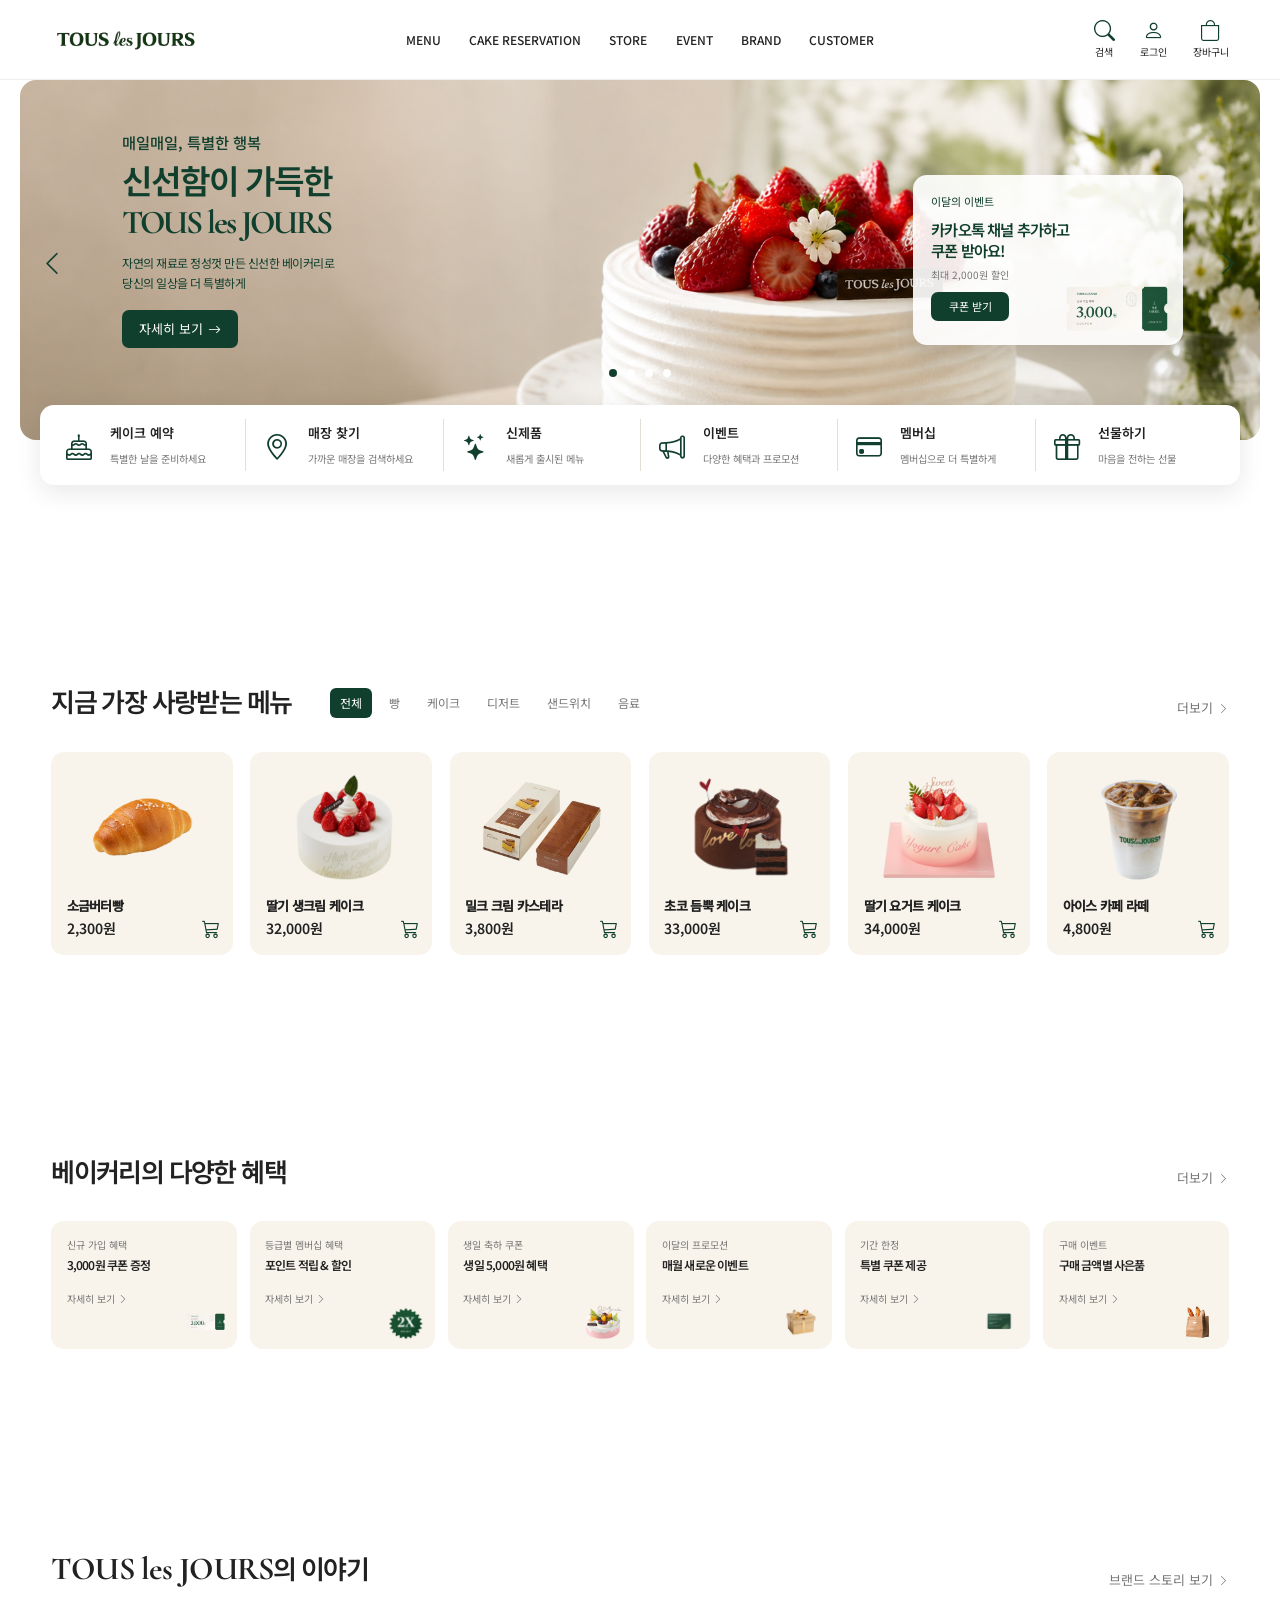
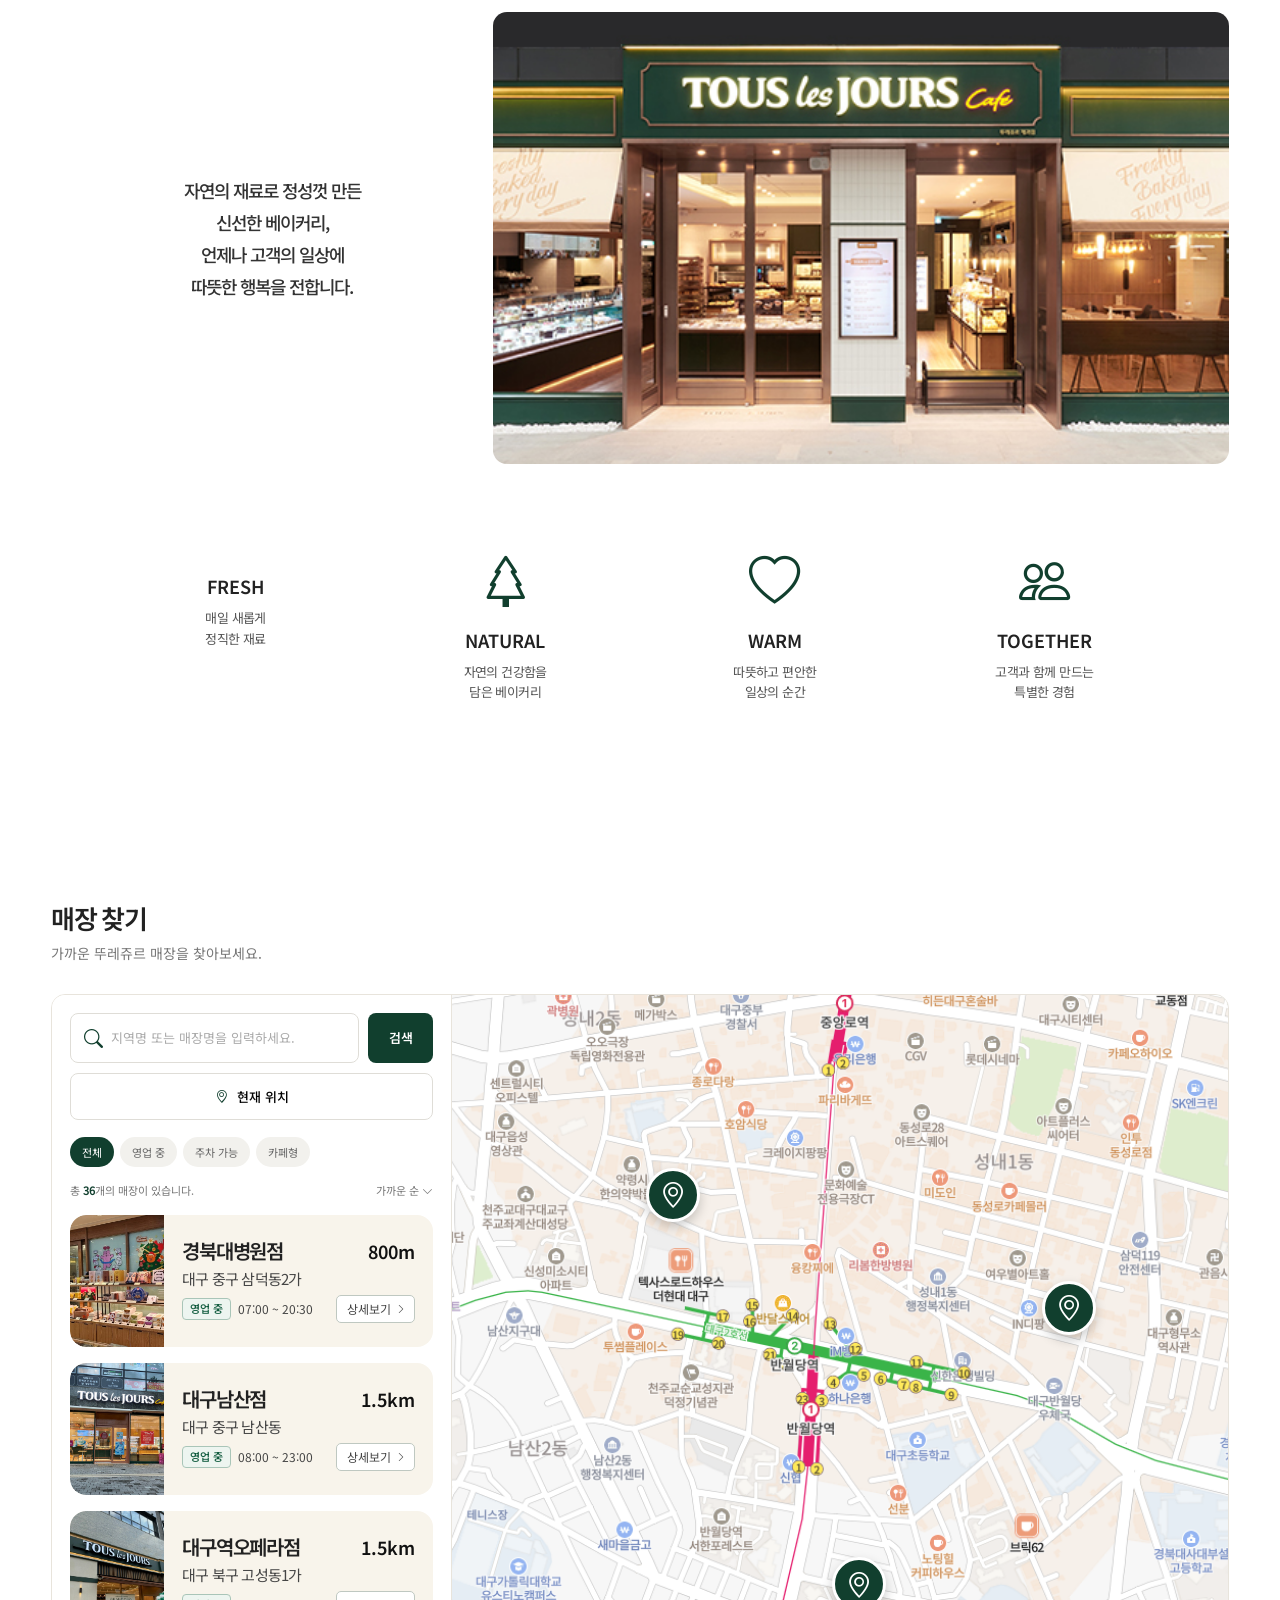
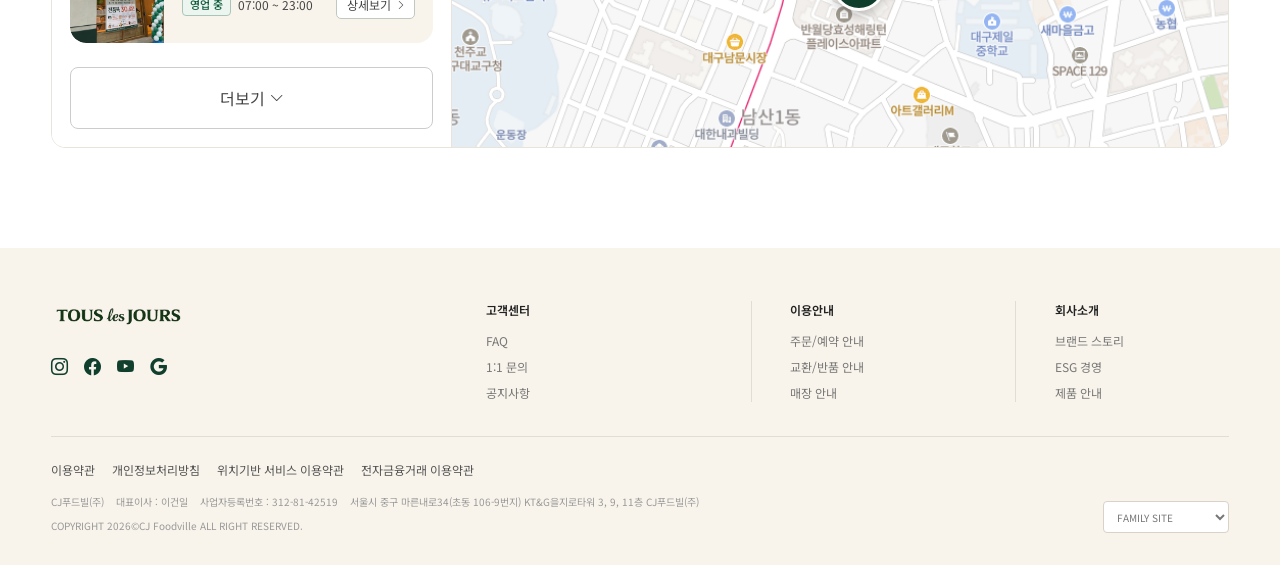
==== touslesjours.html @ 368c7869 "일단 완성" ====
<!DOCTYPE html>
<html lang="ko">
<head>
  <meta charset="UTF-8">
  <meta name="viewport" content="width=device-width, initial-scale=1.0">
  <title>TOUS les JOURS</title>
  <link rel="stylesheet" href="https://cdn.jsdelivr.net/npm/bootstrap-icons@1.13.1/font/bootstrap-icons.min.css">
  <link rel="stylesheet" href="./css/touslesjours.css">
</head>
<body>

  <!-- header -->
  <header>
    <div class="header_i">
      <!-- logo -->
      <h1 class="logo">
        <a href="#">
          <img src="./img/logo.png" alt="logo">
        </a>
      </h1>
      <!-- /logo -->

      <!-- navigation -->
      <nav>
        <ul>
          <li><a href="#">MENU</a></li>
          <li><a href="#">CAKE RESERVATION</a></li>
          <li><a href="#">STORE</a></li>
          <li><a href="#">EVENT</a></li>
          <li><a href="#">BRAND</a></li>
          <li><a href="#">CUSTOMER</a></li>
        </ul>
      </nav>
      <!-- /navigation -->

      <!-- util -->
      <div class="header_util">
        <div class="util">
          <a href="#" class="util_item">
            <i class="bi bi-search"></i>
            <span>검색</span>
          </a>
          <a href="#" class="util_item">
            <i class="bi bi-person"></i>
            <span>로그인</span>
          </a>
          <a href="#" class="util_item">
            <i class="bi bi-bag"></i>
            <span>장바구니</span>
          </a>
        </div>

        <button type="button" class="menu_btn">
          <i class="bi bi-list"></i>
        </button>
      </div>
      <!-- /util -->
    </div>
  </header>
  <!-- /header -->

  <!-- main -->
  <main>
    <!-- visual -->
    <section class="visual">
      <div class="inner">
        <div class="visual_wrap">
          <!-- 슬라이드 -->
          <div class="visual_slide">
            <!-- 텍스트 -->
            <div class="visual_content">
              <p class="visual_sub">
                매일매일, 특별한 행복
              </p>
              <h2 class="visual_title">
                신선함이 가득한<br>
                <span>TOUS les JOURS</span>
              </h2>
              <p class="visual_desc">
                자연의 재료로 정성껏 만든 신선한 베이커리로<br>
                당신의 일상을 더 특별하게
              </p>
              <a href="#" class="btn_primary">
                자세히 보기
                <i class="bi bi-arrow-right"></i>
              </a>
            </div>
            <!-- /텍스트 -->

            <!-- 이벤트 카드 -->
            <aside class="event_card">
              <div class="event_content">
                <p class="event_label">
                  이달의 이벤트
                </p>
                <p class="event_title">
                  카카오톡 채널 추가하고<br>
                  쿠폰 받아요!
                </p>
                <p class="event_desc">
                  최대 2,000원 할인
                </p>
                <a href="#" class="btn_event">
                  쿠폰 받기
                </a>
              </div>
              <div class="event_thumb">
                <img src="./img/sale_card.png" alt="event">
              </div>
            </aside>
            <!-- /이벤트 카드 -->
          </div>
          <!-- /슬라이드 -->

          <!-- 슬라이드 컨트롤 -->
          <div class="visual_control">
            <button type="button" class="btn_prev">
              <i class="bi bi-chevron-left"></i>
            </button>
            <button type="button" class="btn_next">
              <i class="bi bi-chevron-right"></i>
            </button>
          </div>
          <!-- /슬라이드 컨트롤 -->

          <!-- 인디케이터 -->
          <div class="visual_pagination">
            <button type="button" class="visual_dot active"></button>
            <button type="button" class="visual_dot"></button>
            <button type="button" class="visual_dot"></button>
            <button type="button" class="visual_dot"></button>
          </div>
          <!-- /인디케이터 -->
        </div>
      </div>
    </section>
    <!-- /visual -->

    <!-- quick -->
    <section class="quick_menu">
      <div class="quick_i">
        <h2 class="sr_only">빠른 메뉴</h2>
        <ul class="quick_list">
          <li class="quick_item">
            <a href="#" class="quick_link">
              <div class="quick_icon">
                <i class="bi bi-cake"></i>
              </div>
              <p class="quick_title">케이크 예약</p>
              <p class="quick_desc">특별한 날을 준비하세요</p>
            </a>
          </li>
          <li class="quick_item">
            <a href="#" class="quick_link">
              <div class="quick_icon">
                <i class="bi bi-geo-alt"></i>
              </div>
              <p class="quick_title">매장 찾기</p>
              <p class="quick_desc">가까운 매장을 검색하세요</p>
            </a>
          </li>
          <li class="quick_item">
            <a href="#" class="quick_link">
              <div class="quick_icon">
                <i class="bi bi-stars"></i>
              </div>
              <p class="quick_title">신제품</p>
              <p class="quick_desc">새롭게 출시된 메뉴</p>
            </a>
          </li>
          <li class="quick_item">
            <a href="#" class="quick_link">
              <div class="quick_icon">
                <i class="bi bi-megaphone"></i>
              </div>
              <p class="quick_title">이벤트</p>
              <p class="quick_desc">다양한 혜택과 프로모션</p>
            </a>
          </li>
          <li class="quick_item">
            <a href="#" class="quick_link">
              <div class="quick_icon">
                <i class="bi bi-credit-card"></i>
              </div>
              <p class="quick_title">멤버십</p>
              <p class="quick_desc">멤버십으로 더 특별하게</p>
            </a>
          </li>
          <li class="quick_item">
            <a href="#" class="quick_link">
              <div class="quick_icon">
                <i class="bi bi-gift"></i>
              </div>
              <p class="quick_title">선물하기</p>
              <p class="quick_desc">마음을 전하는 선물</p>
            </a>
          </li>
        </ul>
      </div>
    </section>
    <!-- /quick -->

    <!-- best menu -->
    <section class="best_menu">
      <div class="inner">
        <!-- 타이틀 -->
        <div class="section_header">
          <div class="section_title">
            <h3>지금 가장 사랑받는 메뉴</h3>
            <ul class="category_list">
              <li><a href="#" class="category_item active">전체</a></li>
              <li><a href="#" class="category_item">빵</a></li>
              <li><a href="#" class="category_item">케이크</a></li>
              <li><a href="#" class="category_item">디저트</a></li>
              <li><a href="#" class="category_item">샌드위치</a></li>
              <li><a href="#" class="category_item">음료</a></li>
            </ul>
          </div>
          <a href="#" class="section_more">
            <span>더보기</span>
            <i class="bi bi-chevron-right"></i>
          </a>
        </div>
        <!-- /타이틀 -->

        <!-- 메뉴 -->
        <ul class="product_list">
          <li class="product_item">
            <article class="product_card">
              <a href="#" class="product_link">
                <div class="product_thumb">
                  <img src="./img/salt_butter_bread.png" alt="salt">
                </div>
              </a>
              <div class="product_info">
                <h4 class="product_name">
                  소금버터빵
                </h4>
                <span class="product_price">
                  2,300원
                </span>
              </div>
              <button type="button" class="product_cart">
                <i class="bi bi-cart3"></i>
              </button>
            </article>
          </li>
          <li class="product_item">
            <article class="product_card">
              <a href="#" class="product_link">
                <div class="product_thumb">
                  <img src="./img/strawberry_cream_cake.png" alt="cream">
                </div>
              </a>
              <div class="product_info">
                <h4 class="product_name">
                  딸기 생크림 케이크
                </h4>
                <span class="product_price">
                  32,000원
                </span>
              </div>
              <button type="button" class="product_cart">
                <i class="bi bi-cart3"></i>
              </button>
            </article>
          </li>
          <li class="product_item">
            <article class="product_card">
              <a href="#" class="product_link">
                <div class="product_thumb">
                  <img src="./img/milk_cream_castella.png" alt="milk">
                </div>
              </a>
              <div class="product_info">
                <h4 class="product_name">
                  밀크 크림 카스테라
                </h4>
                <span class="product_price">
                  3,800원
                </span>
              </div>
              <button type="button" class="product_cart">
                <i class="bi bi-cart3"></i>
              </button>
            </article>
          </li>
          <li class="product_item">
            <article class="product_card">
              <a href="#" class="product_link">
                <div class="product_thumb">
                  <img src="./img/choco_cake.png" alt="choco">
                </div>
              </a>
              <div class="product_info">
                <h4 class="product_name">
                  초코 듬뿍 케이크
                </h4>
                <span class="product_price">
                  33,000원
                </span>
              </div>
              <button type="button" class="product_cart">
                <i class="bi bi-cart3"></i>
              </button>
            </article>
          </li>
          <li class="product_item">
            <article class="product_card">
              <a href="#" class="product_link">
                <div class="product_thumb">
                  <img src="./img/strawberry_yogurt_cake.png" alt="yogurt">
                </div>
              </a>
              <div class="product_info">
                <h4 class="product_name">
                  딸기 요거트 케이크
                </h4>
                <span class="product_price">
                  34,000원
                </span>
              </div>
              <button type="button" class="product_cart">
                <i class="bi bi-cart3"></i>
              </button>
            </article>
          </li>
          <li class="product_item">
            <article class="product_card">
              <a href="#" class="product_link">
                <div class="product_thumb">
                  <img src="./img/ice_cafelatte.png" alt="latte">
                </div>
              </a>
              <div class="product_info">
                <h4 class="product_name">
                  아이스 카페 라떼
                </h4>
                <span class="product_price">
                  4,800원
                </span>
              </div>
              <button type="button" class="product_cart">
                <i class="bi bi-cart3"></i>
              </button>
            </article>
          </li>
        </ul>
        <!-- /메뉴 -->
      </div>
    </section>
    <!-- /best menu -->

    <!-- benefit -->
    <section class="benefit">
      <div class="inner">
        <!-- 타이틀 -->
        <div class="section_header">
          <h3>베이커리의 다양한 혜택</h3>
          <a href="#" class="section_more">
            <span>더보기</span>
            <i class="bi bi-chevron-right"></i>
          </a>
        </div>
        <!-- /타이틀 -->

        <!-- 메뉴 -->
        <ul class="benefit_list">
          <li class="benefit_item">
            <div class="benefit_content">
              <div class="benefit_text">
                <p class="benefit_sub">
                  신규 가입 혜택
                </p>
                <p class="benefit_title">
                  3,000원 쿠폰 증정
                </p>
              </div>
              <a href="#" class="benefit_more">
                <span>자세히 보기</span>
                <i class="bi bi-chevron-right"></i>
              </a>
            </div>
            <div class="benefit_thumb">
              <img src="./img/sale_card.png" alt="sale">
            </div>
          </li>
          <li class="benefit_item">
            <div class="benefit_content">
              <div class="benefit_text">
                <p class="benefit_sub">
                  등급별 멤버십 혜택
                </p>
                <p class="benefit_title">
                  포인트 적립 & 할인
                </p>
              </div>
              <a href="#" class="benefit_more">
                <span>자세히 보기</span>
                <i class="bi bi-chevron-right"></i>
              </a>
            </div>
            <div class="benefit_thumb">
              <img src="./img/double_point.png" alt="double">
            </div>
          </li>
          <li class="benefit_item">
            <div class="benefit_content">
              <div class="benefit_text">
                <p class="benefit_sub">
                  생일 축하 쿠폰
                </p>
                <p class="benefit_title">
                  생일 5,000원 혜택
                </p>
              </div>
              <a href="#" class="benefit_more">
                <span>자세히 보기</span>
                <i class="bi bi-chevron-right"></i>
              </a>
            </div>
            <div class="benefit_thumb">
              <img src="./img/birthday.png" alt="birthday">
            </div>
          </li>
          <li class="benefit_item">
            <div class="benefit_content">
              <div class="benefit_text">
                <p class="benefit_sub">
                  이달의 프로모션
                </p>
                <p class="benefit_title">
                  매월 새로운 이벤트
                </p>
              </div>
              <a href="#" class="benefit_more">
                <span>자세히 보기</span>
                <i class="bi bi-chevron-right"></i>
              </a>
            </div>
            <div class="benefit_thumb">
              <img src="./img/limit_event.png" alt="limit">
            </div>
          </li>
          <li class="benefit_item">
            <div class="benefit_content">
              <div class="benefit_text">
                <p class="benefit_sub">
                  기간 한정
                </p>
                <p class="benefit_title">
                  특별 쿠폰 제공
                </p>
              </div>
              <a href="#" class="benefit_more">
                <span>자세히 보기</span>
                <i class="bi bi-chevron-right"></i>
              </a>
            </div>
            <div class="benefit_thumb">
              <img src="./img/special_coupon.png" alt="special">
            </div>
          </li>
          <li class="benefit_item">
            <div class="benefit_content">
              <div class="benefit_text">
                <p class="benefit_sub">
                  구매 이벤트
                </p>
                <p class="benefit_title">
                  구매 금액별 사은품
                </p>
              </div>
              <a href="#" class="benefit_more">
                <span>자세히 보기</span>
                <i class="bi bi-chevron-right"></i>
              </a>
            </div>
            <div class="benefit_thumb">
              <img src="./img/gift.png" alt="gift">
            </div>
          </li>
        </ul>
        <!-- /메뉴 -->
      </div>
    </section>
    <!-- /benefit -->

    <!-- story -->
    <section class="story">
      <div class="inner">
        <!-- 타이틀 -->
        <div class="section_header">
          <h3>
            <span>TOUS les JOURS</span>의 이야기
          </h3>
          <a href="#" class="section_more">
            <span>브랜드 스토리 보기</span>
            <i class="bi bi-chevron-right"></i>
          </a>
        </div>
        <!-- /타이틀 -->

        <!-- 스토리 소개 -->
        <div class="story_content">
          <div class="story_text">
            <p class="story_desc">
              자연의 재료로 정성껏 만든<br>
              신선한 베이커리,<br>
              언제나 고객의 일상에<br>
              따뜻한 행복을 전합니다.<br>
            </p>
          </div>
          <div class="story_thumb">
            <img src="./img/brandstory.jpg" alt="brandstory">
          </div>
        </div>
        <!-- /스토리 소개 -->

        <!-- 키워드 -->
        <ul class="keyword_list">
          <li class="keyword_item">
            <i class="bi bi-leaf"></i>
            <h4>FRESH</h4>
            <p>
              매일 새롭게<br>
              정직한 재료
            </p>
          </li>
          <li class="keyword_item">
            <i class="bi bi-tree"></i>
            <h4>NATURAL</h4>
            <p>
              자연의 건강함을<br>
              담은 베이커리
            </p>
          </li>
          <li class="keyword_item">
            <i class="bi bi-heart"></i>
            <h4>WARM</h4>
            <p>
              따뜻하고 편안한<br>
              일상의 순간
            </p>
          </li>
          <li class="keyword_item">
            <i class="bi bi-people"></i>
            <h4>TOGETHER</h4>
            <p>
              고객과 함께 만드는<br>
              특별한 경험
            </p>
          </li>
        </ul>
        <!-- /키워드 -->
      </div>
    </section>
    <!-- /story -->

    <!-- store -->
    <section class="store">
      <div class="inner">
        <!-- 타이틀 -->
        <div class="section_header">
          <div class="section_title_column">
            <h3>매장 찾기</h3>
            <p>가까운 뚜레쥬르 매장을 찾아보세요.</p>
          </div>
        </div>
        <!-- /타이틀 -->

        <!-- 스토어 전체 레이아웃 -->
        <div class="store_layout">
          <!-- 패널 -->
          <div class="store_panel">
            <!-- 검색 -->
            <div class="store_search">
              <form class="search_form">
                <div class="search_field">
                  <i class="bi bi-search"></i>
                  <input type="text" placeholder="지역명 또는 매장명을 입력하세요.">
                </div>
                <button type="submit" class="search_btn">
                  검색
                </button>
              </form>
            </div>
            <!-- /검색 -->

            <!-- 현재 위치 -->
            <button type="button" class="location_btn">
              <i class="bi bi-geo-alt"></i>
              <span>현재 위치</span>
            </button>
            <!-- /현재 위치 -->

            <!-- 필터 -->
            <div class="store_filter">
              <div class="filter_list">
                <button type="button" class="active">전체</button>
                <button type="button">영업 중</button>
                <button type="button">주차 가능</button>
                <button type="button">카페형</button>
              </div>
              <div class="filter_result">
                <p>총 <strong>36</strong>개의 매장이 있습니다.</p>
                <button type="button" class="sort_btn">
                  <span>가까운 순</span>
                  <i class="bi bi-chevron-down"></i>
                </button>
              </div>
            </div>
            <!-- /필터 -->

            <!-- 매장 리스트 -->
            <ul class="store_list">
              <li class="store_item">
                <div class="store_thumb">
                  <img src="./img/kyungpook.jfif" alt="kyungpook">
                </div>
                <div class="store_info">
                  <div class="store_content">
                    <h4>경북대병원점</h4>
                    <p>대구 중구 삼덕동2가</p>
                    <div class="store_time">
                      <span class="status">영업 중</span>
                      <span class="time">07:00 ~ 20:30</span>
                    </div>
                  </div>
                  <div class="store_action">
                    <span class="distance">
                      800m
                    </span>
                    <a href="#" class="detail_btn">
                      <span>상세보기</span>
                      <i class="bi bi-chevron-right"></i>
                    </a>
                  </div>
                </div>
              </li>
              <li class="store_item">
                <div class="store_thumb">
                  <img src="./img/namsan.jfif" alt="namsan">
                </div>
                <div class="store_info">
                  <div class="store_content">
                    <h4>대구남산점</h4>
                    <p>대구 중구 남산동</p>
                    <div class="store_time">
                      <span class="status">영업 중</span>
                      <span class="time">08:00 ~ 23:00</span>
                    </div>
                  </div>
                  <div class="store_action">
                    <span class="distance">
                      1.5km
                    </span>
                    <a href="#" class="detail_btn">
                      <span>상세보기</span>
                      <i class="bi bi-chevron-right"></i>
                    </a>
                  </div>
                </div>
              </li>
              <li class="store_item">
                <div class="store_thumb">
                  <img src="./img/station_opera.jfif" alt="opera">
                </div>
                <div class="store_info">
                  <div class="store_content">
                    <h4>대구역오페라점</h4>
                    <p>대구 북구 고성동1가</p>
                    <div class="store_time">
                      <span class="status">영업 중</span>
                      <span class="time">07:00 ~ 23:00</span>
                    </div>
                  </div>
                  <div class="store_action">
                    <span class="distance">
                      1.5km
                    </span>
                    <a href="#" class="detail_btn">
                      <span>상세보기</span>
                      <i class="bi bi-chevron-right"></i>
                    </a>
                  </div>
                </div>
              </li>
            </ul>
            <!-- /매장 리스트 -->

            <!-- 더보기 -->
            <div class="store_more">
              <button type="button">
                <span>더보기</span>
                <i class="bi bi-chevron-down"></i>
              </button>
            </div>
            <!-- /더보기 -->
          </div>
          <!-- /패널 -->

          <!-- 지도 -->
          <div class="store_map">
            <div class="map_area">
              <button type="button" class="map_marker">
                <i class="bi bi-geo-alt"></i>
              </button>
              <button type="button" class="map_marker">
                <i class="bi bi-geo-alt"></i>
              </button>
              <button type="button" class="map_marker">
                <i class="bi bi-geo-alt"></i>
              </button>
            </div>
          </div>
          <!-- /지도 -->
        </div>
        <!-- /스토어 전체 레이아웃 -->
      </div>
    </section>
    <!-- /store -->
  </main>
  <!-- /main -->

  <!-- footer -->
  <footer>
    <div class="inner">

      <!-- 탑 -->
      <div class="footer_top">
        <div class="footer_brand">
          <!-- 로고 -->
          <a href="#">
            <img src="./img/logo.png" alt="logo">
          </a>
          <!-- /로고 -->

          <!-- sns -->
          <ul class="sns_list">
            <li><a href="#"><i class="bi bi-instagram"></i></a></li>
            <li><a href="#"><i class="bi bi-facebook"></i></a></li>
            <li><a href="#"><i class="bi bi-youtube"></i></a></li>
            <li><a href="#"><i class="bi bi-google"></i></a></li>
          </ul>
          <!-- /sns -->
        </div>
        
        <!-- 고객센터 -->
        <div class="footer_menu footer_customer">
          <ul>
            <li class="menu_title">고객센터</li>
            <li><a href="#">FAQ</a></li>
            <li><a href="#">1:1 문의</a></li>
            <li><a href="#">공지사항</a></li>
          </ul>
        </div>
        <!-- /고객센터 -->
        
        <!-- 이용안내 -->
        <div class="footer_menu footer_guide">
          <ul>
            <li class="menu_title">이용안내</li>
            <li><a href="#">주문/예약 안내</a></li>
            <li><a href="#">교환/반품 안내</a></li>
            <li><a href="#">매장 안내</a></li>
          </ul>
        </div>
        <!-- /이용안내 -->
        
        <!-- 회사소개 -->
        <div class="footer_menu footer_company">
          <ul>
            <li class="menu_title">회사소개</li>
            <li><a href="#">브랜드 스토리</a></li>
            <li><a href="#">ESG 경영</a></li>
            <li><a href="#">제품 안내</a></li>
          </ul>
        </div>
        <!-- /회사소개 -->
      </div>
      <!-- /탑 -->

      <!-- 바텀 -->
      <div class="footer_bottom">
        <div class="policy">
          <a href="#">이용약관</a>
          <a href="#">개인정보처리방침</a>
          <a href="#">위치기반 서비스 이용약관</a>
          <a href="#">전자금융거래 이용약관</a>
        </div>

        <address class="company_info">
          <span>CJ푸드빌(주)</span>
          <span>대표이사 : 이건일</span>
          <span>사업자등록번호 : 312-81-42519</span>
          <span>서울시 중구 마른내로34(초동 106-9번지) KT&G을지로타워 3, 9, 11층 CJ푸드빌(주)</span>
        </address>

        <p class="copy">
          COPYRIGHT 2026&copy;CJ Foodville ALL RIGHT RESERVED.
        </p>

        <div class="family_site">
          <select>
            <option>FAMILY SITE</option>
          </select>
        </div>
      </div>
      <!-- /바텀 -->
    </div>
  </footer>
  <!-- /footer -->

</body>
</html>
---- css/touslesjours.css ----
@font-face {
  font-family: "noto_sans_r";
  src: url("../font/Noto_Sans_KR/NotoSansKR-Regular.ttf");
}

@font-face {
  font-family: "noto_sans_m";
  src: url("../font/Noto_Sans_KR/NotoSansKR-Medium.ttf");
}

@font-face {
  font-family: "noto_sans_s";
  src: url("../font/Noto_Sans_KR/NotoSansKR-SemiBold.ttf");
}

@font-face {
  font-family: "cormorant_b";
  src: url("../font/Cormorant_Infant/CormorantInfant-Bold.ttf");
}

/* =========================================================
   1. Design tokens and reset
   ========================================================= */
:root {
  --green: #113f2e;
  --green-dark: #0b3022;
  --cream: #f8f4eb;
  --line: #e3dfd7;
  --text: #222;
  --muted: #777;
  --content-width: 1600px;
  --side-space: clamp(24px, 4vw, 80px);
  --radius: 16px;
  --section-gap: 200px;
  --section-space: calc(var(--section-gap) / 2);
}

*, *::before, *::after { box-sizing: border-box; margin: 0; padding: 0; }
html { scroll-behavior: smooth; }
body {
  min-width: 320px;
  overflow-x: hidden;
  color: var(--text);
  font-family: "noto_sans_r", sans-serif;
  line-height: 1.5;
  word-break: keep-all;
}
a { color: inherit; text-decoration: none; }
ul { list-style: none; }
img { display: block; max-width: 100%; }
button, input, select { border: 0; outline: 0; background: transparent; font: inherit; }
button { cursor: pointer; }
address { font-style: normal; }

.sr_only {
  position: absolute;
  width: 1px;
  height: 1px;
  overflow: hidden;
  clip: rect(0, 0, 0, 0);
  margin: -1px;
  white-space: nowrap;
}

.inner {
  width: min(var(--content-width), calc(100% - (var(--side-space) * 2)));
  margin: 0 auto;
}

main { padding-top: 80px; }

/* 일반 섹션 사이 간격: 앞 100px + 뒤 100px = 200px */
main > section:not(.visual):not(.quick_menu) {
  padding-block: var(--section-space);
}

/* 퀵메뉴는 히어로 위로 겹치는 독립 컴포넌트 */
.visual, .quick_menu { padding-block: 0; }

/* 퀵메뉴는 아래 padding이 없으므로 첫 콘텐츠 섹션에 200px 직접 적용 */
.best_menu { padding-top: var(--section-gap) !important; }

.section_header {
  display: flex;
  align-items: flex-end;
  justify-content: space-between;
  gap: 20px;
}

.section_header h3 {
  font-family: "noto_sans_s";
  font-size: clamp(26px, 2vw, 32px);
  letter-spacing: -1.6px;
  line-height: 1.25;
}

.section_title {
  display: flex;
  align-items: flex-end;
  gap: clamp(20px, 3vw, 50px);
}

.section_more {
  display: inline-flex;
  align-items: center;
  gap: 5px;
  flex: 0 0 auto;
  color: var(--muted);
  font-size: 13px;
}

.section_more:hover { color: var(--green); }
.section_more i { font-size: 11px; }

/* =========================================================
   2. Header
   ========================================================= */
header {
  position: fixed;
  z-index: 100;
  top: 0;
  left: 0;
  width: 100%;
  height: 80px;
  background: rgba(255, 255, 255, .97);
  border-bottom: 1px solid #f0eeea;
}

.header_i {
  display: grid;
  grid-template-columns: 1fr auto 1fr;
  align-items: center;
  width: min(var(--content-width), calc(100% - (var(--side-space) * 2)));
  height: 100%;
  margin: 0 auto;
}

.logo { width: clamp(150px, 11vw, 195px); }
.logo a { display: block; }

header nav ul {
  display: flex;
  align-items: center;
  gap: clamp(22px, 2.2vw, 42px);
}

header nav a {
  position: relative;
  display: block;
  font-family: "noto_sans_m";
  font-size: 12px;
  white-space: nowrap;
}

header nav a::after {
  position: absolute;
  bottom: -8px;
  left: 0;
  width: 0;
  height: 2px;
  background: var(--green);
  content: "";
  transition: width .2s;
}

header nav a:hover::after { width: 100%; }
.header_util { display: flex; justify-content: flex-end; align-items: center; }
.util { display: flex; align-items: center; gap: clamp(16px, 2vw, 32px); }
.util_item { display: flex; flex-direction: column; align-items: center; gap: 3px; font-size: 10px; }
.util_item i { color: var(--green); font-size: 21px; line-height: 1; }
.menu_btn { display: none; color: var(--green); font-size: 28px; }

/* =========================================================
   3. Hero and quick menu
   ========================================================= */
.visual .inner { width: min(var(--content-width), calc(100% - 40px)); }
.visual_wrap { position: relative; }

.visual_slide {
  position: relative;
  min-height: clamp(360px, 26vw, 430px);
  overflow: hidden;
  padding: clamp(38px, 4vw, 65px) clamp(38px, 8vw, 135px);
  border-radius: var(--radius);
  background: url("../img/hero_section.png");
  background-size: cover;
}

.visual_content { position: relative; z-index: 1; width: min(100%, 340px); color: var(--green); }
.visual_sub { margin-bottom: 7px; font-family: "noto_sans_m"; font-size: clamp(14px, 1.2vw, 18px); }
.visual_title { margin-bottom: 11px; font-family: "noto_sans_s"; font-size: clamp(30px, 2.6vw, 43px); letter-spacing: -2px; line-height: 1.16; }
.visual_title span { display: inline-block; margin-top: 3px; font-family: "cormorant_b"; }
.visual_desc { margin-bottom: 18px; font-size: clamp(12px, .9vw, 14px); letter-spacing: -.5px; line-height: 1.6; }

.btn_primary, .btn_event {
  display: inline-flex;
  align-items: center;
  justify-content: center;
  gap: 5px;
  border-radius: 7px;
  background: var(--green);
  color: #fff;
  transition: background .2s, transform .2s;
}
.btn_primary:hover, .btn_event:hover { background: var(--green-dark); transform: translateY(-2px); }
.btn_primary { min-width: 116px; height: 38px; padding: 0 14px; font-size: 13px; }
.btn_event { min-width: 78px; height: 29px; padding: 0 10px; font-size: 11px; }

.event_card {
  position: absolute;
  z-index: 2;
  top: 50%;
  right: clamp(28px, 6vw, 110px);
  width: clamp(270px, 21vw, 335px);
  min-height: 170px;
  overflow: hidden;
  padding: 18px;
  transform: translateY(-50%);
  border-radius: 14px;
  background: rgba(255,255,255,.91);
  box-shadow: 0 10px 25px rgba(43,38,24,.14);
}
.event_content { position: relative; z-index: 1; width: 63%; }
.event_label { color: var(--green); font-size: 11px; }
.event_title { margin-top: 9px; color: var(--green); font-family: "noto_sans_s"; font-size: clamp(15px,1.2vw,18px); letter-spacing: -.8px; line-height: 1.42; }
.event_desc { margin: 5px 0 10px; color: var(--muted); font-size: 10px; }
.event_thumb { position: absolute; right: 9px; bottom: 8px; width: 42%; }

.visual_control { position: absolute; z-index: 3; top: 50%; right: 14px; left: 14px; display: flex; justify-content: space-between; transform: translateY(-50%); pointer-events: none; }
.visual_control button { width: 36px; height: 36px; color: var(--green); font-size: 26px; pointer-events: auto; }
.visual_pagination { position: absolute; z-index: 3; bottom: 63px; left: 50%; display: flex; gap: 10px; transform: translateX(-50%); }
.visual_dot { width: 8px; height: 8px; border-radius: 50%; background: rgba(255,255,255,.9); }
.visual_dot.active { background: var(--green); }

.quick_menu { position: relative; z-index: 5; margin-top: -35px; }
.quick_i { width: min(1515px, calc(100% - 80px)); margin: 0 auto; }
.quick_list { display: grid; grid-template-columns: repeat(6,1fr); overflow: hidden; padding: 14px 8px; border-radius: 14px; background: #fff; box-shadow: 0 7px 24px rgba(34,34,34,.1); }
.quick_item + .quick_item { border-left: 1px solid var(--line); }
.quick_link { display: grid; grid-template-columns: 34px 1fr; grid-template-rows: auto auto; align-items: center; column-gap: 10px; min-height: 52px; padding: 0 clamp(10px,1.4vw,24px); }
.quick_icon { grid-row: span 2; color: var(--green); font-size: 26px; }
.quick_title { font-family: "noto_sans_s"; font-size: clamp(13px,1vw,15px); }
.quick_desc { overflow: hidden; color: var(--muted); font-size: clamp(10px,.8vw,12px); text-overflow: ellipsis; white-space: nowrap; }

/* =========================================================
   4. Best menu and benefit
   ========================================================= */
.category_list { display: flex; flex-wrap: wrap; gap: 7px; }
.category_item { display: block; padding: 6px 10px; border-radius: 6px; color: var(--muted); font-size: 12px; }
.category_item:hover, .category_item.active { background: var(--green); color: #fff; }

.product_list { display: grid; grid-template-columns: repeat(6,minmax(0,1fr)); gap: clamp(12px,1.4vw,24px); margin-top: 34px; }
.product_card { position: relative; height: 100%; padding: clamp(12px,1.2vw,18px); border-radius: 13px; background: var(--cream); transition: transform .25s, box-shadow .25s; }
.product_card:hover { transform: translateY(-5px); box-shadow: 0 13px 24px rgba(32,48,37,.12); }
.product_thumb { display: flex; align-items: center; justify-content: center; height: clamp(120px,9vw,160px); }
.product_thumb img { width: 86%; max-height: 90%; object-fit: contain; }
.product_info { margin-top: 9px; padding-right: 24px; }
.product_name { overflow: hidden; font-family: "noto_sans_m"; font-size: clamp(13px,1vw,15px); letter-spacing: -.7px; text-overflow: ellipsis; white-space: nowrap; }
.product_price { display: block; margin-top: 3px; font-family: "noto_sans_s"; font-size: clamp(14px,1.1vw,17px); }
.product_cart { position: absolute; right: clamp(11px,1vw,17px); bottom: clamp(12px,1vw,17px); color: var(--green); font-size: 18px; }

.benefit_list { display: grid; grid-template-columns: repeat(6,minmax(0,1fr)); gap: clamp(10px,1vw,16px); margin-top: 34px; }
.benefit_item { position: relative; min-height: 128px; overflow: hidden; padding: clamp(13px,1.2vw,18px); border-radius: 13px; background: var(--cream); transition: transform .25s, box-shadow .25s; }
.benefit_item:hover { transform: translateY(-5px); box-shadow: 0 13px 24px rgba(32,48,37,.12); }
.benefit_content { position: relative; z-index: 1; }
.benefit_sub { color: var(--muted); font-size: clamp(10px,.75vw,12px); }
.benefit_title { margin-top: 5px; font-family: "noto_sans_s"; font-size: clamp(12px,.9vw,15px); letter-spacing: -.8px; line-height: 1.35; word-break: keep-all; }
.benefit_more { display: inline-flex; align-items: center; gap: 3px; margin-top: 18px; color: var(--muted); font-size: 10px; }
.benefit_thumb { position: absolute; right: 10px; bottom: 9px; display: flex; align-items: flex-end; justify-content: flex-end; width: clamp(42px,3.2vw,56px); height: clamp(36px,2.8vw,48px); }
.benefit_thumb img { width: 100%; height: 100%; object-fit: contain; }
.benefit_item:nth-child(2) .benefit_thumb { width: clamp(38px,2.8vw,48px); height: clamp(34px,2.5vw,42px); }

/* =========================================================
   5. Brand story
   ========================================================= */
.story .section_header h3 span { font-family: "cormorant_b"; font-size: clamp(30px,2.5vw,38px); letter-spacing: -.5px; }
.story_content { display: grid; grid-template-columns: minmax(280px,.75fr) minmax(0,1.25fr); align-items: center; min-height: 390px; margin-top: 23px; }
.story_text { display: flex; justify-content: center; align-items: center; }
.story_desc { color: #333; font-family: "noto_sans_m"; font-size: clamp(17px,1.4vw,21px); letter-spacing: -1px; line-height: 1.8; text-align: center; }
.story_thumb { overflow: hidden; border-radius: 14px; }
.story_thumb img { width: 100%; aspect-ratio: 1.63 / 1; object-fit: cover; transition: transform .4s; }
.story_thumb:hover img { transform: scale(1.04); }
.keyword_list { display: grid; grid-template-columns: repeat(4,minmax(110px,180px)); justify-content: center; gap: clamp(35px,7vw,110px); width: 100%; margin: clamp(64px,7vw,100px) auto 0; }
.keyword_item { display: flex; flex-direction: column; align-items: center; text-align: center; }
.keyword_item > i { color: var(--green); font-size: clamp(50px,4vw,68px); line-height: 1; }
.keyword_item h4 { margin-top: 20px; font-family: "noto_sans_s"; font-size: clamp(18px,1.4vw,23px); }
.keyword_item p { margin-top: 8px; color: #555; font-size: clamp(13px,1vw,16px); letter-spacing: -.6px; line-height: 1.55; }

/* =========================================================
   6. Store
   ========================================================= */
.section_title_column p { margin-top: 8px; color: var(--muted); font-size: 14px; }
.store_layout { display: grid; grid-template-columns: minmax(340px,400px) minmax(0,1fr); align-items: stretch; min-height: 630px; overflow: hidden; margin-top: 30px; border: 1px solid #e8e4dc; border-radius: 14px; }
.store_panel { padding: 18px; background: #fff; border-right: 1px solid #e8e4dc; }
.search_form { display: flex; gap: 9px; }
.search_field { display: flex; flex: 1; align-items: center; min-width: 0; height: 50px; padding: 0 13px; border: 1px solid #dfddd7; border-radius: 8px; }
.search_field i { flex: 0 0 auto; margin-right: 8px; color: var(--green); font-size: 19px; }
.search_field input { width: 100%; min-width: 0; font-size: 13px; }
.search_field input::placeholder { color: #aaa; }
.search_btn { flex: 0 0 65px; border-radius: 8px; background: var(--green); color: #fff; font-family: "noto_sans_s"; font-size: 13px; }
.location_btn { width: 100%; height: 47px; margin-top: 10px; border: 1px solid #dfddd7; border-radius: 8px; font-family: "noto_sans_m"; font-size: 13px; }
.location_btn i { margin-right: 5px; color: var(--green); }
.store_filter { margin-top: 17px; }
.filter_list { display: flex; flex-wrap: wrap; gap: 6px; }
.filter_list button { padding: 7px 12px; border-radius: 18px; background: #f2f1ed; color: #666; font-size: 11px; }
.filter_list button.active { background: var(--green); color: #fff; }
.filter_result { display: flex; align-items: center; justify-content: space-between; gap: 10px; margin-top: 15px; color: var(--muted); font-size: 11px; }
.filter_result strong { color: var(--green); }
.sort_btn { flex: 0 0 auto; color: var(--muted); font-size: 11px; }

.store_list { display: flex; flex-direction: column; gap: 16px; margin-top: 16px; }
.store_item { display: flex; align-items: stretch; height: 132px; overflow: hidden; padding: 0; border: 0; border-radius: 16px; background: var(--cream); }
.store_thumb { flex: 0 0 94px; height: 100%; overflow: hidden; border-radius: 16px 0 0 16px; }
.store_thumb img { width: 100%; height: 100%; object-fit: cover; }
.store_info { display: grid; grid-template-columns: minmax(0,1fr) auto; grid-template-rows: auto auto auto; align-content: center; column-gap: 14px; row-gap: 7px; flex: 1; min-width: 0; height: 100%; padding: 0 18px; }
.store_content, .store_action { display: contents; }
.store_content h4 { grid-column: 1; grid-row: 1; overflow: hidden; margin: 0; font-family: "noto_sans_s"; font-size: 20px; letter-spacing: -1.2px; line-height: 1.2; text-overflow: ellipsis; white-space: nowrap; }
.store_content > p { grid-column: 1; grid-row: 2; overflow: hidden; margin: 0; color: #454545; font-size: 15px; letter-spacing: -.8px; line-height: 1.2; text-overflow: ellipsis; white-space: nowrap; }
.store_time { display: flex; grid-column: 1; grid-row: 3; align-items: center; gap: 7px; margin: 0; white-space: nowrap; }
.store_time .status { display: inline-flex; align-items: center; justify-content: center; height: 22px; padding: 0 7px; border: 1px solid #a9c5b8; border-radius: 4px; background: #edf5f0; color: #0d593b; font-family: "noto_sans_m"; font-size: 11px; line-height: 1; }
.store_time .time { color: #454545; font-size: 12px; line-height: 1; }
.distance { grid-column: 2; grid-row: 1; align-self: center; color: #111; font-family: "noto_sans_s"; font-size: 18px; line-height: 1; text-align: right; white-space: nowrap; }
.detail_btn { display: inline-flex; grid-column: 2; grid-row: 3; align-items: center; justify-self: end; gap: 5px; height: 28px; padding: 0 8px 0 10px; border: 1px solid #bfc8c1; border-radius: 5px; background: #fff; color: #454545; font-size: 12px; line-height: 1; white-space: nowrap; transition: .2s; }
.detail_btn:hover { border-color: var(--green); background: var(--green); color: #fff; }
.detail_btn i { font-size: 10px; }
.store_more { display: flex; align-items: center; justify-content: center; width: 100%; height: 62px; margin-top: 24px; border: 1px solid #ccc; border-radius: 8px; }
.store_more button { display: inline-flex; align-items: center; gap: 5px; color: #454545; font-size: 16px; }
.store_more i { font-size: 14px; }

.store_map { align-self: stretch; min-width: 0; overflow: hidden; background: #e7ece3; }
.map_area { position: relative; width: 100%; height: 100%; min-height: 100%; overflow: hidden; background-image: url(../img/map.png); background-position: center; background-size: cover; background-repeat: no-repeat; }
.map_area > img { width: 100%; height: 100%; object-fit: cover; }
.map_marker { position: absolute; z-index: 2; display: flex; align-items: center; justify-content: center; width: 54px; height: 54px; border: 3px solid #fff; border-radius: 50%; background: var(--green); color: #fff; box-shadow: 0 5px 12px rgba(0,0,0,.2); transition: transform .2s, background .2s; }
.map_marker:hover { z-index: 3; background: var(--green-dark); transform: translateY(-5px) scale(1.08); }
.map_marker i { font-size: 26px; line-height: 1; }
.map_marker:nth-child(1) { top: 23%; left: 25%; }
.map_marker:nth-child(2) { top: 38%; right: 17%; }
.map_marker:nth-child(3) { bottom: 18%; left: 49%; }

/* =========================================================
   7. Footer
   ========================================================= */
footer { padding: 53px 0 32px; background: var(--cream); color: var(--muted); font-size: 12px; }
.footer_top { display: grid; grid-template-columns: 1.8fr repeat(3,1fr); gap: clamp(28px,4vw,60px); padding-bottom: 34px; border-bottom: 1px solid #e1ddd5; }
.footer_brand > a { display: block; width: 135px; }
.sns_list { display: flex; gap: 16px; margin-top: 23px; }
.sns_list a { color: var(--green); font-size: 17px; }
.footer_menu + .footer_menu { padding-left: clamp(22px,3vw,40px); border-left: 1px solid #e1ddd5; }
.footer_menu li + li { margin-top: 8px; }
.footer_menu .menu_title { margin-bottom: 13px; color: var(--text); font-family: "noto_sans_s"; }
.footer_bottom { position: relative; padding-top: 24px; }
.policy { display: flex; flex-wrap: wrap; gap: 7px 17px; color: #555; }
.company_info { display: flex; flex-wrap: wrap; gap: 2px 12px; max-width: 1080px; margin-top: 15px; color: #999; font-size: 10px; line-height: 1.65; }
.copy { margin-top: 8px; color: #999; font-size: 10px; }
.family_site { position: absolute; right: 0; bottom: 0; }
.family_site select { width: 126px; height: 32px; padding: 0 9px; border: 1px solid #d8d2c8; border-radius: 4px; background: #fff; color: #777; font-size: 10px; }

/* =========================================================
   8. Responsive: 1024px
   ========================================================= */
@media (max-width: 1024px) {
  :root { --side-space: 32px; --section-gap: 160px; }
  header nav ul { gap: 19px; }
  header nav a { font-size: 11px; }
  .util { gap: 15px; }
  .visual_slide { min-height: 390px; padding-right: 55%; }
  .event_card { right: 35px; }
  .quick_i { width: calc(100% - 64px); }
  .quick_list { grid-template-columns: repeat(3,1fr); }
  .quick_item:nth-child(4) { border-left: 0; }
  .quick_item:nth-child(n + 4) { border-top: 1px solid var(--line); }
  .quick_link { padding: 9px 18px; }
  .product_list, .benefit_list { grid-template-columns: repeat(3,minmax(0,1fr)); }
  .store_layout { grid-template-columns: 350px minmax(0,1fr); }
  .footer_top { grid-template-columns: 1.4fr repeat(3,1fr); }
}

/* =========================================================
   9. Responsive: 768px tablet
   ========================================================= */
@media (max-width: 768px) {
  :root { --side-space: 24px; --section-gap: 120px; }
  main { padding-top: 70px; }
  header { height: 70px; }
  .header_i { display: flex; justify-content: space-between; }
  .logo { width: 165px; }
  header nav, .util { display: none; }
  .menu_btn { display: block; margin-left: 15px; }
  .visual .inner, .quick_i { width: calc(100% - 48px); }
  .visual_slide { min-height: 490px; padding: 38px 38px 215px; background-position: 60% center; }
  .visual_content { width: 320px; }
  .event_card { top: auto; right: 28px; bottom: 26px; left: 28px; width: auto; min-height: 145px; transform: none; }
  .event_content { width: 70%; }
  .event_thumb { width: 27%; }
  .visual_control { display: none; }
  .visual_pagination { bottom: 185px; }
  .quick_menu { margin-top: -22px; }
  .section_header { align-items: flex-start; }
  .section_title { flex-direction: column; align-items: flex-start; gap: 13px; }
  .product_list, .benefit_list { grid-template-columns: repeat(2,minmax(0,1fr)); }
  .product_thumb { height: 180px; }
  .benefit_item { min-height: 145px; }
  .story_content { grid-template-columns: 1fr; gap: 38px; min-height: 0; margin-top: 34px; }
  .story_text { justify-content: flex-start; }
  .story_desc { text-align: left; }
  .keyword_list { grid-template-columns: repeat(4,minmax(90px,1fr)); gap: 24px; margin-top: 80px; }
  .store_layout { grid-template-columns: 1fr; min-height: 0; }
  .store_panel { border-right: 0; border-bottom: 1px solid #e8e4dc; }
  .store_map { height: 420px; }
  .map_area { min-height: 0; }
  .footer_top { grid-template-columns: repeat(3,1fr); }
  .footer_brand { grid-column: 1 / -1; display: flex; align-items: center; justify-content: space-between; }
  .sns_list { margin-top: 0; }
  .family_site { position: static; margin-top: 18px; }
}

/* =========================================================
   10. Responsive: 480px / 360px mobile
   ========================================================= */
@media (max-width: 480px) {
  :root { --side-space: 16px; --section-gap: 80px; }
  main { padding-top: 64px; }
  header { height: 64px; }
  .logo { width: 145px; }
  .menu_btn { font-size: 26px; }
  .visual .inner, .quick_i { width: calc(100% - 32px); }
  .visual_slide { min-height: 540px; padding: 30px 22px 190px; border-radius: 12px; background-position: 62% center; }
  .visual_content { width: 100%; }
  .visual_sub { font-size: 13px; }
  .visual_title { font-size: 30px; }
  .visual_desc { max-width: 250px; font-size: 11px; }
  .event_card { right: 16px; bottom: 18px; left: 16px; min-height: 136px; padding: 15px; border-radius: 10px; }
  .event_title { font-size: 15px; }
  .visual_pagination { bottom: 167px; }
  .quick_menu { margin-top: -12px; }
  .quick_list { grid-template-columns: repeat(2,1fr); padding: 8px 4px; border-radius: 10px; }
  .quick_item:nth-child(n) { border-top: 1px solid var(--line); border-left: 1px solid var(--line); }
  .quick_item:nth-child(1), .quick_item:nth-child(2) { border-top: 0; }
  .quick_item:nth-child(odd) { border-left: 0; }
  .quick_link { grid-template-columns: 27px 1fr; min-height: 43px; column-gap: 6px; padding: 7px 9px; }
  .quick_icon { font-size: 21px; }
  .quick_title { font-size: 11px; }
  .quick_desc { font-size: 9px; }
  .section_header h3 { font-size: 23px; }
  .section_more { font-size: 11px; }
  .category_list { gap: 4px; }
  .category_item { padding: 5px 8px; font-size: 10px; }
  .product_list { gap: 10px; margin-top: 25px; }
  .product_card { padding: 10px; border-radius: 10px; }
  .product_thumb { height: 125px; }
  .product_name { font-size: 12px; }
  .product_price { font-size: 14px; }
  .product_cart { right: 10px; bottom: 10px; font-size: 15px; }
  .benefit_list { grid-template-columns: 1fr; gap: 10px; margin-top: 25px; }
  .benefit_item { min-height: 125px; }
  .benefit_title { font-size: 14px; }
  .benefit_thumb { right: 14px; bottom: 12px; width: 52px; height: 44px; }
  .story .section_header h3 span { font-size: 28px; }
  .story_content { gap: 25px; }
  .story_desc { font-size: 16px; }
  .story_thumb { border-radius: 10px; }
  .keyword_list { grid-template-columns: repeat(2,minmax(110px,150px)); gap: 38px 25px; margin-top: 65px; }
  .keyword_item > i { font-size: 45px; }
  .keyword_item h4 { margin-top: 13px; font-size: 17px; }
  .keyword_item p { font-size: 12px; }
  .section_title_column p { font-size: 12px; }
  .store_layout { margin-top: 22px; border-radius: 10px; }
  .store_panel { padding: 13px; }
  .search_field { height: 45px; }
  .search_btn { flex-basis: 54px; font-size: 12px; }
  .location_btn { height: 43px; }
  .filter_list { gap: 4px; }
  .filter_list button { padding: 6px 8px; font-size: 10px; }
  .store_list { gap: 10px; }
  .store_item { height: 118px; }
  .store_thumb { flex-basis: 82px; }
  .store_info { column-gap: 8px; row-gap: 6px; padding: 0 10px; }
  .store_content h4 { font-size: 16px; }
  .store_content > p { font-size: 12px; }
  .distance { font-size: 15px; }
  .detail_btn { height: 25px; padding: 0 6px 0 8px; font-size: 10px; }
  .store_time { gap: 5px; }
  .store_time .status { height: 19px; padding: 0 5px; font-size: 9px; }
  .store_time .time { font-size: 10px; }
  .store_more { height: 54px; margin-top: 18px; }
  .store_map { height: 330px; }
  .map_marker { width: 44px; height: 44px; border-width: 2px; }
  .map_marker i { font-size: 21px; }
  footer { padding: 40px 0 28px; }
  .footer_top { grid-template-columns: repeat(2,1fr); gap: 25px 15px; padding-bottom: 27px; }
  .footer_brand { grid-column: 1 / -1; }
  .footer_brand > a { width: 120px; }
  .footer_menu + .footer_menu { padding-left: 15px; }
  .footer_menu:nth-of-type(2) { padding-left: 0; border-left: 0; }
  .footer_menu li { font-size: 10px; }
  .policy { gap: 5px 10px; font-size: 10px; }
  .company_info, .copy { font-size: 9px; }
}
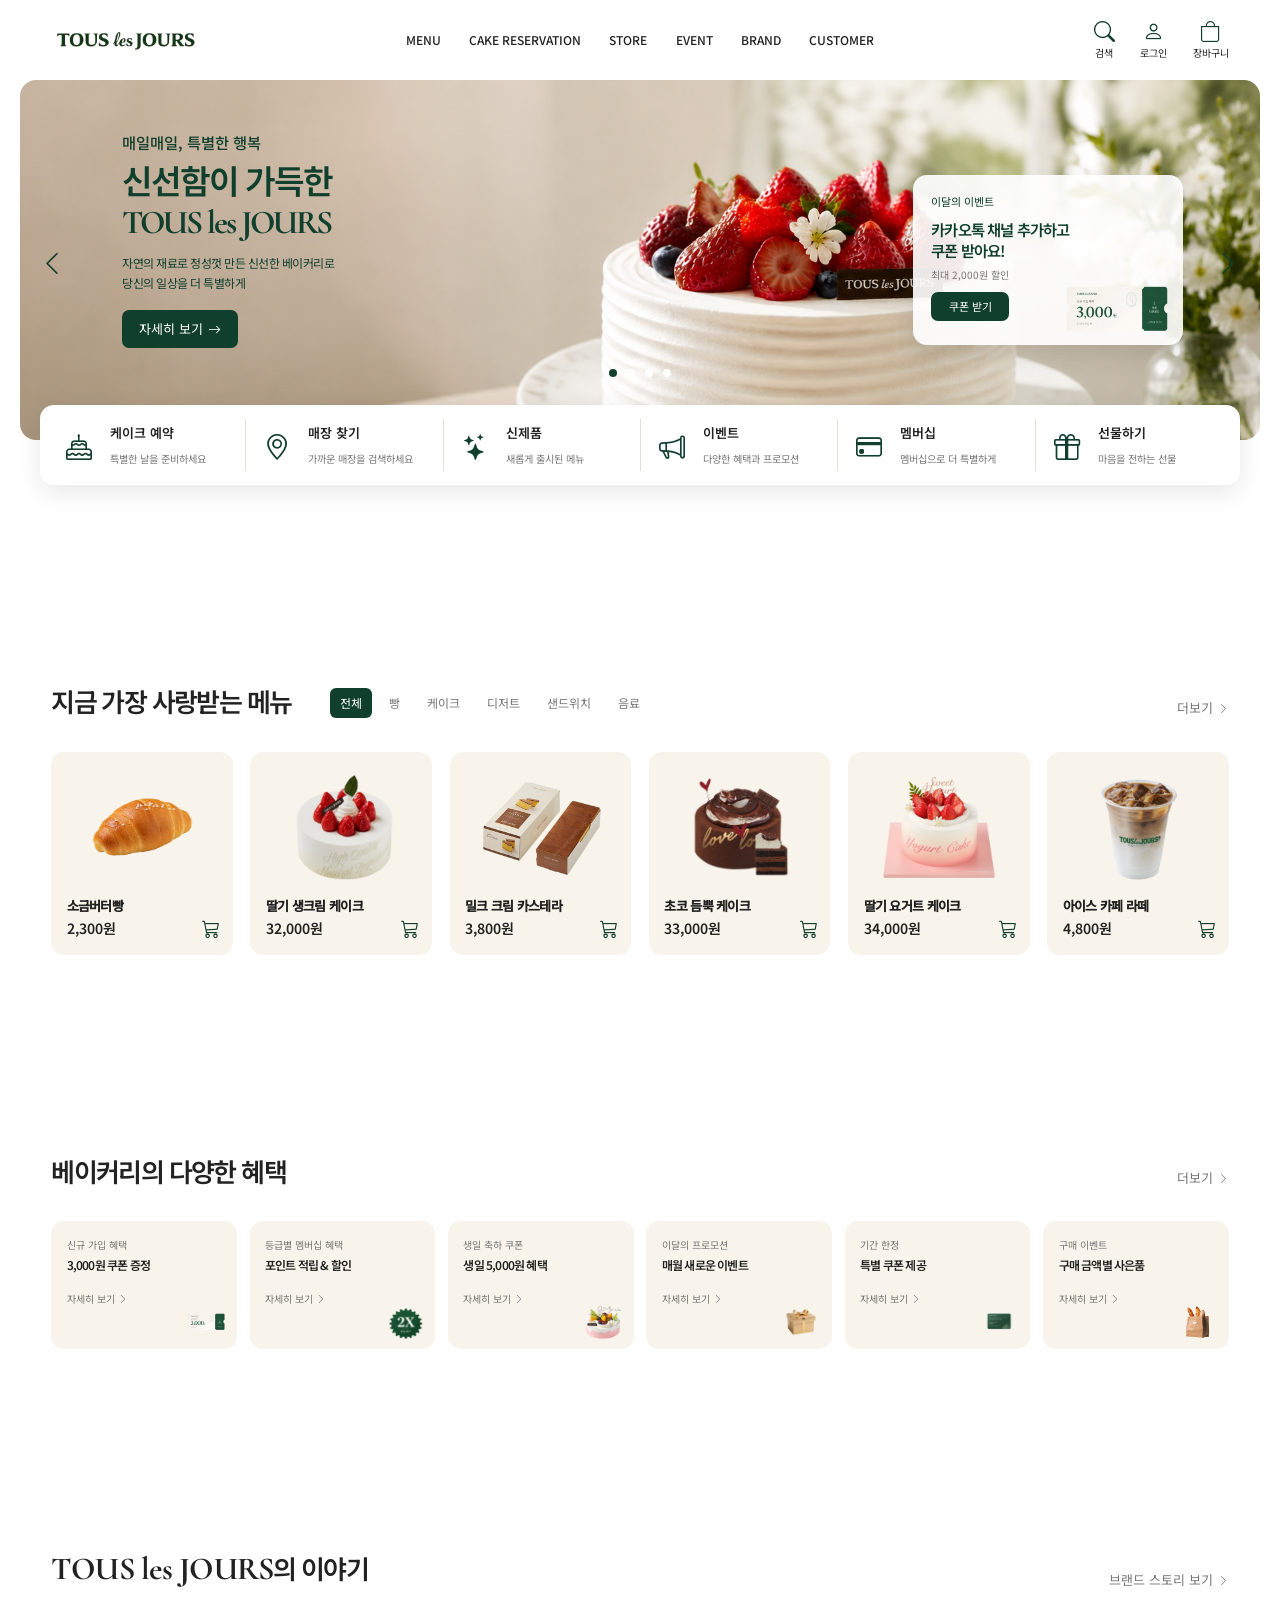
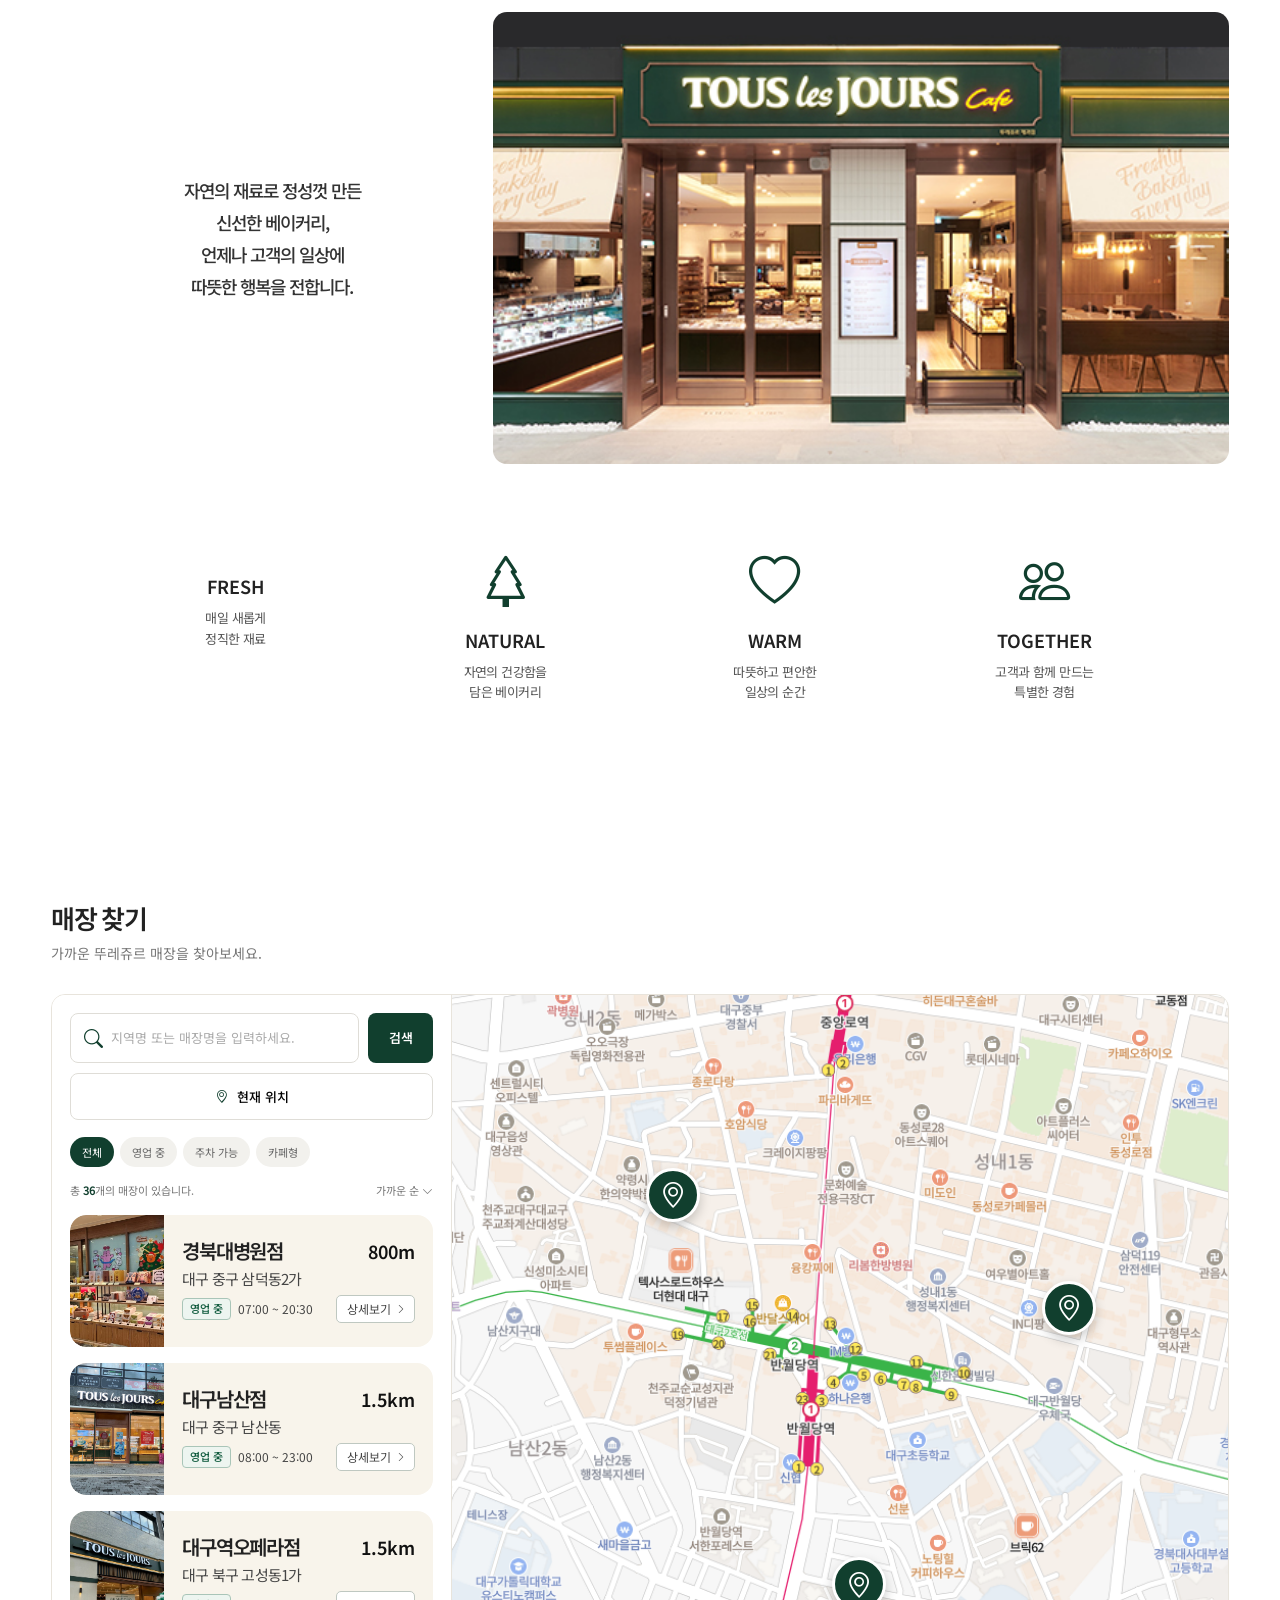
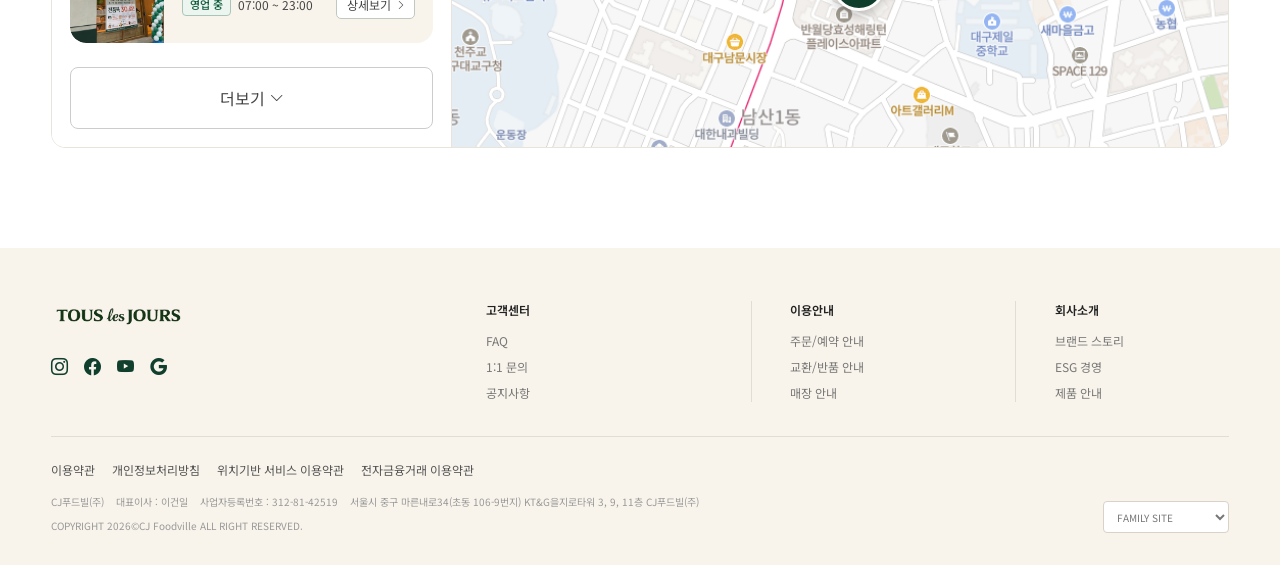
==== commit 9cce1011: "최종본" ====
--- a/touslesjours.html
+++ b/touslesjours.html
@@ -23,8 +23,8 @@
       <!-- navigation -->
       <nav>
         <ul>
-          <li><a href="#">MENU</a></li>
-          <li><a href="#">CAKE RESERVATION</a></li>
+          <li><a href="./sub/cakemenu.html">MENU</a></li>
+          <li><a href="./sub/reservation.html">CAKE RESERVATION</a></li>
           <li><a href="#">STORE</a></li>
           <li><a href="#">EVENT</a></li>
           <li><a href="#">BRAND</a></li>
--- a/css/touslesjours.css
+++ b/css/touslesjours.css
@@ -21,7 +21,7 @@
 /* =========================================================
    1. Design tokens and reset
    ========================================================= */
-:root {
+:root{
   --green: #113f2e;
   --green-dark: #0b3022;
   --cream: #f8f4eb;
@@ -35,9 +35,17 @@
   --section-space: calc(var(--section-gap) / 2);
 }
 
-*, *::before, *::after { box-sizing: border-box; margin: 0; padding: 0; }
-html { scroll-behavior: smooth; }
-body {
+*, *::before, *::after{ 
+  box-sizing: border-box; 
+  margin: 0; 
+  padding: 0;
+}
+
+html{ 
+  scroll-behavior: smooth;
+}
+
+body{
   min-width: 320px;
   overflow-x: hidden;
   color: var(--text);
@@ -45,14 +53,37 @@
   line-height: 1.5;
   word-break: keep-all;
 }
-a { color: inherit; text-decoration: none; }
-ul { list-style: none; }
-img { display: block; max-width: 100%; }
-button, input, select { border: 0; outline: 0; background: transparent; font: inherit; }
-button { cursor: pointer; }
-address { font-style: normal; }
-
-.sr_only {
+
+a{ 
+  color: inherit; 
+  text-decoration: none;
+}
+
+ul{ 
+  list-style: none;
+}
+
+img{ 
+  display: block; 
+  max-width: 100%;
+}
+
+button,input,select{ 
+  border: 0; 
+  outline: 0; 
+  background: transparent; 
+  font: inherit;
+}
+
+button{ 
+  cursor: pointer;
+}
+
+address{ 
+  font-style: normal;
+}
+
+.sr_only{
   position: absolute;
   width: 1px;
   height: 1px;
@@ -62,45 +93,51 @@
   white-space: nowrap;
 }
 
-.inner {
+.inner{
   width: min(var(--content-width), calc(100% - (var(--side-space) * 2)));
   margin: 0 auto;
 }
 
-main { padding-top: 80px; }
+main{ 
+  padding-top: 80px;
+}
 
 /* 일반 섹션 사이 간격: 앞 100px + 뒤 100px = 200px */
-main > section:not(.visual):not(.quick_menu) {
+main > section:not(.visual):not(.quick_menu){
   padding-block: var(--section-space);
 }
 
 /* 퀵메뉴는 히어로 위로 겹치는 독립 컴포넌트 */
-.visual, .quick_menu { padding-block: 0; }
+.visual, .quick_menu{ 
+  padding-block: 0;
+}
 
 /* 퀵메뉴는 아래 padding이 없으므로 첫 콘텐츠 섹션에 200px 직접 적용 */
-.best_menu { padding-top: var(--section-gap) !important; }
-
-.section_header {
+.best_menu{ 
+  padding-top: var(--section-gap) !important;
+}
+
+.section_header{
   display: flex;
   align-items: flex-end;
   justify-content: space-between;
   gap: 20px;
 }
 
-.section_header h3 {
+.section_header h3{
   font-family: "noto_sans_s";
   font-size: clamp(26px, 2vw, 32px);
   letter-spacing: -1.6px;
   line-height: 1.25;
 }
 
-.section_title {
+.section_title{
   display: flex;
   align-items: flex-end;
   gap: clamp(20px, 3vw, 50px);
 }
 
-.section_more {
+.section_more{
   display: inline-flex;
   align-items: center;
   gap: 5px;
@@ -109,13 +146,18 @@
   font-size: 13px;
 }
 
-.section_more:hover { color: var(--green); }
-.section_more i { font-size: 11px; }
+.section_more:hover{ 
+  color: var(--green);
+}
+
+.section_more i{ 
+  font-size: 11px;
+}
 
 /* =========================================================
    2. Header
    ========================================================= */
-header {
+header{
   position: fixed;
   z-index: 100;
   top: 0;
@@ -123,10 +165,9 @@
   width: 100%;
   height: 80px;
   background: rgba(255, 255, 255, .97);
-  border-bottom: 1px solid #f0eeea;
-}
-
-.header_i {
+}
+
+.header_i{
   display: grid;
   grid-template-columns: 1fr auto 1fr;
   align-items: center;
@@ -135,16 +176,21 @@
   margin: 0 auto;
 }
 
-.logo { width: clamp(150px, 11vw, 195px); }
-.logo a { display: block; }
-
-header nav ul {
+.logo{ 
+  width: clamp(150px, 11vw, 195px);
+}
+
+.logo a{ 
+  display: block;
+}
+
+header nav ul{
   display: flex;
   align-items: center;
   gap: clamp(22px, 2.2vw, 42px);
 }
 
-header nav a {
+header nav a{
   position: relative;
   display: block;
   font-family: "noto_sans_m";
@@ -152,7 +198,7 @@
   white-space: nowrap;
 }
 
-header nav a::after {
+header nav a::after{
   position: absolute;
   bottom: -8px;
   left: 0;
@@ -163,20 +209,54 @@
   transition: width .2s;
 }
 
-header nav a:hover::after { width: 100%; }
-.header_util { display: flex; justify-content: flex-end; align-items: center; }
-.util { display: flex; align-items: center; gap: clamp(16px, 2vw, 32px); }
-.util_item { display: flex; flex-direction: column; align-items: center; gap: 3px; font-size: 10px; }
-.util_item i { color: var(--green); font-size: 21px; line-height: 1; }
-.menu_btn { display: none; color: var(--green); font-size: 28px; }
+header nav a:hover::after{ 
+  width: 100%;
+}
+
+.header_util{ 
+  display: flex; 
+  justify-content: flex-end; 
+  align-items: center;
+}
+
+.util{ 
+  display: flex; 
+  align-items: center; 
+  gap: clamp(16px, 2vw, 32px);
+}
+
+.util_item{ 
+  display: flex; 
+  flex-direction: column; 
+  align-items: center; 
+  gap: 3px; 
+  font-size: 10px;
+}
+
+.util_item i{ 
+  color: var(--green); 
+  font-size: 21px; 
+  line-height: 1;
+}
+
+.menu_btn{ 
+  display: none; 
+  color: var(--green); 
+  font-size: 28px;
+}
 
 /* =========================================================
    3. Hero and quick menu
    ========================================================= */
-.visual .inner { width: min(var(--content-width), calc(100% - 40px)); }
-.visual_wrap { position: relative; }
-
-.visual_slide {
+.visual .inner{ 
+  width: min(var(--content-width), calc(100% - 40px));
+}
+
+.visual_wrap{ 
+  position: relative;
+}
+
+.visual_slide{
   position: relative;
   min-height: clamp(360px, 26vw, 430px);
   overflow: hidden;
@@ -186,13 +266,41 @@
   background-size: cover;
 }
 
-.visual_content { position: relative; z-index: 1; width: min(100%, 340px); color: var(--green); }
-.visual_sub { margin-bottom: 7px; font-family: "noto_sans_m"; font-size: clamp(14px, 1.2vw, 18px); }
-.visual_title { margin-bottom: 11px; font-family: "noto_sans_s"; font-size: clamp(30px, 2.6vw, 43px); letter-spacing: -2px; line-height: 1.16; }
-.visual_title span { display: inline-block; margin-top: 3px; font-family: "cormorant_b"; }
-.visual_desc { margin-bottom: 18px; font-size: clamp(12px, .9vw, 14px); letter-spacing: -.5px; line-height: 1.6; }
-
-.btn_primary, .btn_event {
+.visual_content{ 
+  position: relative; 
+  z-index: 1; 
+  width: min(100%, 340px); 
+  color: var(--green);
+}
+
+.visual_sub{ 
+  margin-bottom: 7px; 
+  font-family: "noto_sans_m"; 
+  font-size: clamp(14px, 1.2vw, 18px);
+}
+
+.visual_title{ 
+  margin-bottom: 11px; 
+  font-family: "noto_sans_s"; 
+  font-size: clamp(30px, 2.6vw, 43px); 
+  letter-spacing: -2px; 
+  line-height: 1.16;
+}
+
+.visual_title span{ 
+  display: inline-block; 
+  margin-top: 3px; 
+  font-family: "cormorant_b";
+}
+
+.visual_desc{ 
+  margin-bottom: 18px; 
+  font-size: clamp(12px, .9vw, 14px); 
+  letter-spacing: -.5px; 
+  line-height: 1.6;
+}
+
+.btn_primary, .btn_event{
   display: inline-flex;
   align-items: center;
   justify-content: center;
@@ -202,11 +310,27 @@
   color: #fff;
   transition: background .2s, transform .2s;
 }
-.btn_primary:hover, .btn_event:hover { background: var(--green-dark); transform: translateY(-2px); }
-.btn_primary { min-width: 116px; height: 38px; padding: 0 14px; font-size: 13px; }
-.btn_event { min-width: 78px; height: 29px; padding: 0 10px; font-size: 11px; }
-
-.event_card {
+.btn_primary:hover,
+.btn_event:hover{ 
+  background: var(--green-dark); 
+  transform: translateY(-2px);
+}
+
+.btn_primary{ 
+  min-width: 116px; 
+  height: 38px; 
+  padding: 0 14px; 
+  font-size: 13px;
+}
+
+.btn_event{ 
+  min-width: 78px; 
+  height: 29px; 
+  padding: 0 10px; 
+  font-size: 11px;
+}
+
+.event_card{
   position: absolute;
   z-index: 2;
   top: 50%;
@@ -220,278 +344,1630 @@
   background: rgba(255,255,255,.91);
   box-shadow: 0 10px 25px rgba(43,38,24,.14);
 }
-.event_content { position: relative; z-index: 1; width: 63%; }
-.event_label { color: var(--green); font-size: 11px; }
-.event_title { margin-top: 9px; color: var(--green); font-family: "noto_sans_s"; font-size: clamp(15px,1.2vw,18px); letter-spacing: -.8px; line-height: 1.42; }
-.event_desc { margin: 5px 0 10px; color: var(--muted); font-size: 10px; }
-.event_thumb { position: absolute; right: 9px; bottom: 8px; width: 42%; }
-
-.visual_control { position: absolute; z-index: 3; top: 50%; right: 14px; left: 14px; display: flex; justify-content: space-between; transform: translateY(-50%); pointer-events: none; }
-.visual_control button { width: 36px; height: 36px; color: var(--green); font-size: 26px; pointer-events: auto; }
-.visual_pagination { position: absolute; z-index: 3; bottom: 63px; left: 50%; display: flex; gap: 10px; transform: translateX(-50%); }
-.visual_dot { width: 8px; height: 8px; border-radius: 50%; background: rgba(255,255,255,.9); }
-.visual_dot.active { background: var(--green); }
-
-.quick_menu { position: relative; z-index: 5; margin-top: -35px; }
-.quick_i { width: min(1515px, calc(100% - 80px)); margin: 0 auto; }
-.quick_list { display: grid; grid-template-columns: repeat(6,1fr); overflow: hidden; padding: 14px 8px; border-radius: 14px; background: #fff; box-shadow: 0 7px 24px rgba(34,34,34,.1); }
-.quick_item + .quick_item { border-left: 1px solid var(--line); }
-.quick_link { display: grid; grid-template-columns: 34px 1fr; grid-template-rows: auto auto; align-items: center; column-gap: 10px; min-height: 52px; padding: 0 clamp(10px,1.4vw,24px); }
-.quick_icon { grid-row: span 2; color: var(--green); font-size: 26px; }
-.quick_title { font-family: "noto_sans_s"; font-size: clamp(13px,1vw,15px); }
-.quick_desc { overflow: hidden; color: var(--muted); font-size: clamp(10px,.8vw,12px); text-overflow: ellipsis; white-space: nowrap; }
+.event_content{ 
+  position: relative; 
+  z-index: 1; 
+  width: 63%;
+}
+
+.event_label{ 
+  color: var(--green);
+  font-size: 11px;
+}
+
+.event_title{ 
+  margin-top: 9px; 
+  color: var(--green); 
+  font-family: "noto_sans_s"; 
+  font-size: clamp(15px,1.2vw,18px); 
+  letter-spacing: -.8px; 
+  line-height: 1.42;
+}
+
+.event_desc{ 
+  margin: 5px 0 10px; 
+  color: var(--muted); 
+  font-size: 10px;
+}
+
+.event_thumb{ 
+  position: absolute; 
+  right: 9px; 
+  bottom: 8px; 
+  width: 42%;
+}
+
+.visual_control{ 
+  position: absolute; 
+  z-index: 3; 
+  top: 50%; 
+  right: 14px; 
+  left: 14px; 
+  display: flex; 
+  justify-content: space-between; 
+  transform: translateY(-50%); 
+  pointer-events: none;
+}
+
+.visual_control button{ 
+  width: 36px; 
+  height: 36px; 
+  color: var(--green); 
+  font-size: 26px; 
+  pointer-events: auto;
+}
+
+.visual_pagination{ 
+  position: absolute; 
+  z-index: 3; 
+  bottom: 63px; 
+  left: 50%; 
+  display: flex; 
+  gap: 10px; 
+  transform: translateX(-50%);
+}
+
+.visual_dot{ 
+  width: 8px; 
+  height: 8px; 
+  border-radius: 50%; 
+  background: rgba(255,255,255,.9);
+}
+
+.visual_dot.active{ 
+  background: var(--green);
+}
+
+.quick_menu{ 
+  position: relative; 
+  z-index: 5; 
+  margin-top: -35px;
+}
+
+.quick_i{ 
+  width: min(1515px, calc(100% - 80px)); 
+  margin: 0 auto;
+}
+
+.quick_list{ 
+  display: grid; 
+  grid-template-columns: repeat(6,1fr); 
+  overflow: hidden; 
+  padding: 14px 8px; 
+  border-radius: 14px; 
+  background: #fff; 
+  box-shadow: 0 7px 24px rgba(34,34,34,.1);
+}
+
+.quick_item + .quick_item{ 
+  border-left: 1px solid var(--line);
+}
+
+.quick_link{ 
+  display: grid; 
+  grid-template-columns: 34px 1fr; 
+  grid-template-rows: auto auto; 
+  align-items: center; 
+  column-gap: 10px; 
+  min-height: 52px; 
+  padding: 0 clamp(10px,1.4vw,24px);
+}
+
+.quick_icon{ 
+  grid-row: span 2;
+  color: var(--green); 
+  font-size: 26px;
+}
+
+.quick_title{ 
+  font-family: "noto_sans_s"; 
+  font-size: clamp(13px,1vw,15px);
+}
+
+.quick_desc{ 
+  overflow: hidden; 
+  color: var(--muted); 
+  font-size: clamp(10px,.8vw,12px); 
+  text-overflow: ellipsis; 
+  white-space: nowrap;
+}
 
 /* =========================================================
    4. Best menu and benefit
    ========================================================= */
-.category_list { display: flex; flex-wrap: wrap; gap: 7px; }
-.category_item { display: block; padding: 6px 10px; border-radius: 6px; color: var(--muted); font-size: 12px; }
-.category_item:hover, .category_item.active { background: var(--green); color: #fff; }
-
-.product_list { display: grid; grid-template-columns: repeat(6,minmax(0,1fr)); gap: clamp(12px,1.4vw,24px); margin-top: 34px; }
-.product_card { position: relative; height: 100%; padding: clamp(12px,1.2vw,18px); border-radius: 13px; background: var(--cream); transition: transform .25s, box-shadow .25s; }
-.product_card:hover { transform: translateY(-5px); box-shadow: 0 13px 24px rgba(32,48,37,.12); }
-.product_thumb { display: flex; align-items: center; justify-content: center; height: clamp(120px,9vw,160px); }
-.product_thumb img { width: 86%; max-height: 90%; object-fit: contain; }
-.product_info { margin-top: 9px; padding-right: 24px; }
-.product_name { overflow: hidden; font-family: "noto_sans_m"; font-size: clamp(13px,1vw,15px); letter-spacing: -.7px; text-overflow: ellipsis; white-space: nowrap; }
-.product_price { display: block; margin-top: 3px; font-family: "noto_sans_s"; font-size: clamp(14px,1.1vw,17px); }
-.product_cart { position: absolute; right: clamp(11px,1vw,17px); bottom: clamp(12px,1vw,17px); color: var(--green); font-size: 18px; }
-
-.benefit_list { display: grid; grid-template-columns: repeat(6,minmax(0,1fr)); gap: clamp(10px,1vw,16px); margin-top: 34px; }
-.benefit_item { position: relative; min-height: 128px; overflow: hidden; padding: clamp(13px,1.2vw,18px); border-radius: 13px; background: var(--cream); transition: transform .25s, box-shadow .25s; }
-.benefit_item:hover { transform: translateY(-5px); box-shadow: 0 13px 24px rgba(32,48,37,.12); }
-.benefit_content { position: relative; z-index: 1; }
-.benefit_sub { color: var(--muted); font-size: clamp(10px,.75vw,12px); }
-.benefit_title { margin-top: 5px; font-family: "noto_sans_s"; font-size: clamp(12px,.9vw,15px); letter-spacing: -.8px; line-height: 1.35; word-break: keep-all; }
-.benefit_more { display: inline-flex; align-items: center; gap: 3px; margin-top: 18px; color: var(--muted); font-size: 10px; }
-.benefit_thumb { position: absolute; right: 10px; bottom: 9px; display: flex; align-items: flex-end; justify-content: flex-end; width: clamp(42px,3.2vw,56px); height: clamp(36px,2.8vw,48px); }
-.benefit_thumb img { width: 100%; height: 100%; object-fit: contain; }
-.benefit_item:nth-child(2) .benefit_thumb { width: clamp(38px,2.8vw,48px); height: clamp(34px,2.5vw,42px); }
+.category_list{ 
+  display: flex; 
+  flex-wrap: wrap; 
+  gap: 7px;
+}
+
+.category_item{ 
+  display: block; 
+  padding: 6px 10px; 
+  border-radius: 6px; 
+  color: var(--muted); 
+  font-size: 12px;
+}
+
+.category_item:hover,
+.category_item.active{ 
+  background: var(--green); 
+  color: #fff;
+}
+
+.product_list{ 
+  display: grid; 
+  grid-template-columns: repeat(6,minmax(0,1fr)); 
+  gap: clamp(12px,1.4vw,24px); 
+  margin-top: 34px;
+}
+
+.product_card{ 
+  position: relative; 
+  height: 100%; 
+  padding: clamp(12px,1.2vw,18px); 
+  border-radius: 13px; 
+  background: var(--cream); 
+  transition: transform .25s, box-shadow .25s;
+}
+
+.product_card:hover{ 
+  transform: translateY(-5px); 
+  box-shadow: 0 13px 24px rgba(32,48,37,.12);
+}
+
+.product_thumb{ 
+  display: flex; 
+  align-items: center; 
+  justify-content: center; 
+  height: clamp(120px,9vw,160px);
+}
+
+.product_thumb img{ 
+  width: 86%; 
+  max-height: 90%; 
+  object-fit: contain;
+}
+
+.product_info{
+   margin-top: 9px; 
+   padding-right: 24px;
+  }
+
+.product_name{ 
+  overflow: hidden; 
+  font-family: "noto_sans_m"; 
+  font-size: clamp(13px,1vw,15px); 
+  letter-spacing: -.7px; 
+  text-overflow: ellipsis; 
+  white-space: nowrap;
+}
+
+.product_price{ 
+  display: block; 
+  margin-top: 3px; 
+  font-family: "noto_sans_s"; 
+  font-size: clamp(14px,1.1vw,17px);
+}
+
+.product_cart{ 
+  position: absolute; 
+  right: clamp(11px,1vw,17px); 
+  bottom: clamp(12px,1vw,17px); 
+  color: var(--green); 
+  font-size: 18px;
+}
+
+.benefit_list{ 
+  display: grid; 
+  grid-template-columns: repeat(6,minmax(0,1fr)); 
+  gap: clamp(10px,1vw,16px); 
+  margin-top: 34px;
+}
+
+.benefit_item{ 
+  position: relative; 
+  min-height: 128px; 
+  overflow: hidden; 
+  padding: clamp(13px,1.2vw,18px); 
+  border-radius: 13px; 
+  background: var(--cream); 
+  transition: transform .25s, box-shadow .25s;
+}
+
+.benefit_item:hover{ 
+  transform: translateY(-5px); 
+  box-shadow: 0 13px 24px rgba(32,48,37,.12);
+}
+
+.benefit_content{ 
+  position: relative; 
+  z-index: 1;
+}
+
+.benefit_sub{ 
+  color: var(--muted); 
+  font-size: clamp(10px,.75vw,12px);
+}
+
+.benefit_title{ 
+  margin-top: 5px; 
+  font-family: "noto_sans_s"; 
+  font-size: clamp(12px,.9vw,15px); 
+  letter-spacing: -.8px; 
+  line-height: 1.35; 
+  word-break: keep-all;
+}
+
+.benefit_more{ 
+  display: inline-flex; 
+  align-items: center; 
+  gap: 3px; 
+  margin-top: 18px; 
+  color: var(--muted); 
+  font-size: 10px;
+}
+
+.benefit_thumb{ 
+  position: absolute; 
+  right: 10px; 
+  bottom: 9px; 
+  display: flex; 
+  align-items: flex-end; 
+  justify-content: flex-end; 
+  width: clamp(42px,3.2vw,56px); 
+  height: clamp(36px,2.8vw,48px);
+}
+
+.benefit_thumb img{ 
+  width: 100%; 
+  height: 100%; 
+  object-fit: contain;
+}
+
+.benefit_item:nth-child(2) .benefit_thumb{ 
+  width: clamp(38px,2.8vw,48px); 
+  height: clamp(34px,2.5vw,42px);
+}
 
 /* =========================================================
    5. Brand story
    ========================================================= */
-.story .section_header h3 span { font-family: "cormorant_b"; font-size: clamp(30px,2.5vw,38px); letter-spacing: -.5px; }
-.story_content { display: grid; grid-template-columns: minmax(280px,.75fr) minmax(0,1.25fr); align-items: center; min-height: 390px; margin-top: 23px; }
-.story_text { display: flex; justify-content: center; align-items: center; }
-.story_desc { color: #333; font-family: "noto_sans_m"; font-size: clamp(17px,1.4vw,21px); letter-spacing: -1px; line-height: 1.8; text-align: center; }
-.story_thumb { overflow: hidden; border-radius: 14px; }
-.story_thumb img { width: 100%; aspect-ratio: 1.63 / 1; object-fit: cover; transition: transform .4s; }
-.story_thumb:hover img { transform: scale(1.04); }
-.keyword_list { display: grid; grid-template-columns: repeat(4,minmax(110px,180px)); justify-content: center; gap: clamp(35px,7vw,110px); width: 100%; margin: clamp(64px,7vw,100px) auto 0; }
-.keyword_item { display: flex; flex-direction: column; align-items: center; text-align: center; }
-.keyword_item > i { color: var(--green); font-size: clamp(50px,4vw,68px); line-height: 1; }
-.keyword_item h4 { margin-top: 20px; font-family: "noto_sans_s"; font-size: clamp(18px,1.4vw,23px); }
-.keyword_item p { margin-top: 8px; color: #555; font-size: clamp(13px,1vw,16px); letter-spacing: -.6px; line-height: 1.55; }
+.story .section_header h3 span{ 
+  font-family: "cormorant_b"; 
+  font-size: clamp(30px,2.5vw,38px); 
+  letter-spacing: -.5px;
+}
+
+.story_content{ 
+  display: grid; 
+  grid-template-columns: minmax(280px,.75fr) minmax(0,1.25fr);
+  align-items: center; 
+  min-height: 390px; 
+  margin-top: 23px;
+}
+
+.story_text{ 
+  display: flex; 
+  justify-content: center; 
+  align-items: center;
+}
+
+.story_desc{ 
+  color: #333; 
+  font-family: "noto_sans_m"; 
+  font-size: clamp(17px,1.4vw,21px); 
+  letter-spacing: -1px; 
+  line-height: 1.8; 
+  text-align: center;
+}
+
+.story_thumb{ 
+  overflow: hidden; 
+  border-radius: 14px;
+}
+
+.story_thumb img{ 
+  width: 100%; 
+  aspect-ratio: 1.63 / 1; 
+  object-fit: cover; 
+  transition: transform .4s;
+}
+
+.story_thumb:hover img{ 
+  transform: scale(1.04);
+}
+
+.keyword_list{ 
+  display: grid; 
+  grid-template-columns: repeat(4,minmax(110px,180px)); 
+  justify-content: center; 
+  gap: clamp(35px,7vw,110px); 
+  width: 100%; 
+  margin: clamp(64px,7vw,100px) auto 0;
+}
+
+.keyword_item{ 
+  display: flex; 
+  flex-direction: column; 
+  align-items: center; 
+  text-align: center;
+}
+
+.keyword_item > i{ 
+  color: var(--green); 
+  font-size: clamp(50px,4vw,68px); 
+  line-height: 1;
+}
+
+.keyword_item h4{ 
+  margin-top: 20px; 
+  font-family: "noto_sans_s"; 
+  font-size: clamp(18px,1.4vw,23px);
+}
+
+.keyword_item p{ 
+  margin-top: 8px; 
+  color: #555; 
+  font-size: clamp(13px,1vw,16px); 
+  letter-spacing: -.6px; 
+  line-height: 1.55;
+}
 
 /* =========================================================
    6. Store
    ========================================================= */
-.section_title_column p { margin-top: 8px; color: var(--muted); font-size: 14px; }
-.store_layout { display: grid; grid-template-columns: minmax(340px,400px) minmax(0,1fr); align-items: stretch; min-height: 630px; overflow: hidden; margin-top: 30px; border: 1px solid #e8e4dc; border-radius: 14px; }
-.store_panel { padding: 18px; background: #fff; border-right: 1px solid #e8e4dc; }
-.search_form { display: flex; gap: 9px; }
-.search_field { display: flex; flex: 1; align-items: center; min-width: 0; height: 50px; padding: 0 13px; border: 1px solid #dfddd7; border-radius: 8px; }
-.search_field i { flex: 0 0 auto; margin-right: 8px; color: var(--green); font-size: 19px; }
-.search_field input { width: 100%; min-width: 0; font-size: 13px; }
-.search_field input::placeholder { color: #aaa; }
-.search_btn { flex: 0 0 65px; border-radius: 8px; background: var(--green); color: #fff; font-family: "noto_sans_s"; font-size: 13px; }
-.location_btn { width: 100%; height: 47px; margin-top: 10px; border: 1px solid #dfddd7; border-radius: 8px; font-family: "noto_sans_m"; font-size: 13px; }
-.location_btn i { margin-right: 5px; color: var(--green); }
-.store_filter { margin-top: 17px; }
-.filter_list { display: flex; flex-wrap: wrap; gap: 6px; }
-.filter_list button { padding: 7px 12px; border-radius: 18px; background: #f2f1ed; color: #666; font-size: 11px; }
-.filter_list button.active { background: var(--green); color: #fff; }
-.filter_result { display: flex; align-items: center; justify-content: space-between; gap: 10px; margin-top: 15px; color: var(--muted); font-size: 11px; }
-.filter_result strong { color: var(--green); }
-.sort_btn { flex: 0 0 auto; color: var(--muted); font-size: 11px; }
-
-.store_list { display: flex; flex-direction: column; gap: 16px; margin-top: 16px; }
-.store_item { display: flex; align-items: stretch; height: 132px; overflow: hidden; padding: 0; border: 0; border-radius: 16px; background: var(--cream); }
-.store_thumb { flex: 0 0 94px; height: 100%; overflow: hidden; border-radius: 16px 0 0 16px; }
-.store_thumb img { width: 100%; height: 100%; object-fit: cover; }
-.store_info { display: grid; grid-template-columns: minmax(0,1fr) auto; grid-template-rows: auto auto auto; align-content: center; column-gap: 14px; row-gap: 7px; flex: 1; min-width: 0; height: 100%; padding: 0 18px; }
-.store_content, .store_action { display: contents; }
-.store_content h4 { grid-column: 1; grid-row: 1; overflow: hidden; margin: 0; font-family: "noto_sans_s"; font-size: 20px; letter-spacing: -1.2px; line-height: 1.2; text-overflow: ellipsis; white-space: nowrap; }
-.store_content > p { grid-column: 1; grid-row: 2; overflow: hidden; margin: 0; color: #454545; font-size: 15px; letter-spacing: -.8px; line-height: 1.2; text-overflow: ellipsis; white-space: nowrap; }
-.store_time { display: flex; grid-column: 1; grid-row: 3; align-items: center; gap: 7px; margin: 0; white-space: nowrap; }
-.store_time .status { display: inline-flex; align-items: center; justify-content: center; height: 22px; padding: 0 7px; border: 1px solid #a9c5b8; border-radius: 4px; background: #edf5f0; color: #0d593b; font-family: "noto_sans_m"; font-size: 11px; line-height: 1; }
-.store_time .time { color: #454545; font-size: 12px; line-height: 1; }
-.distance { grid-column: 2; grid-row: 1; align-self: center; color: #111; font-family: "noto_sans_s"; font-size: 18px; line-height: 1; text-align: right; white-space: nowrap; }
-.detail_btn { display: inline-flex; grid-column: 2; grid-row: 3; align-items: center; justify-self: end; gap: 5px; height: 28px; padding: 0 8px 0 10px; border: 1px solid #bfc8c1; border-radius: 5px; background: #fff; color: #454545; font-size: 12px; line-height: 1; white-space: nowrap; transition: .2s; }
-.detail_btn:hover { border-color: var(--green); background: var(--green); color: #fff; }
-.detail_btn i { font-size: 10px; }
-.store_more { display: flex; align-items: center; justify-content: center; width: 100%; height: 62px; margin-top: 24px; border: 1px solid #ccc; border-radius: 8px; }
-.store_more button { display: inline-flex; align-items: center; gap: 5px; color: #454545; font-size: 16px; }
-.store_more i { font-size: 14px; }
-
-.store_map { align-self: stretch; min-width: 0; overflow: hidden; background: #e7ece3; }
-.map_area { position: relative; width: 100%; height: 100%; min-height: 100%; overflow: hidden; background-image: url(../img/map.png); background-position: center; background-size: cover; background-repeat: no-repeat; }
-.map_area > img { width: 100%; height: 100%; object-fit: cover; }
-.map_marker { position: absolute; z-index: 2; display: flex; align-items: center; justify-content: center; width: 54px; height: 54px; border: 3px solid #fff; border-radius: 50%; background: var(--green); color: #fff; box-shadow: 0 5px 12px rgba(0,0,0,.2); transition: transform .2s, background .2s; }
-.map_marker:hover { z-index: 3; background: var(--green-dark); transform: translateY(-5px) scale(1.08); }
-.map_marker i { font-size: 26px; line-height: 1; }
-.map_marker:nth-child(1) { top: 23%; left: 25%; }
-.map_marker:nth-child(2) { top: 38%; right: 17%; }
-.map_marker:nth-child(3) { bottom: 18%; left: 49%; }
+.section_title_column p{ 
+  margin-top: 8px; 
+  color: var(--muted); 
+  font-size: 14px;
+}
+
+.store_layout{ 
+  display: grid; 
+  grid-template-columns: minmax(340px,400px) minmax(0,1fr); 
+  align-items: stretch; 
+  min-height: 630px; 
+  overflow: hidden; 
+  margin-top: 30px; 
+  border: 1px solid #e8e4dc; 
+  border-radius: 14px;
+}
+
+.store_panel{ 
+  padding: 18px; 
+  background: #fff; 
+  border-right: 1px solid #e8e4dc;
+}
+
+.search_form{ 
+  display: flex; 
+  gap: 9px;
+}
+
+.search_field{ 
+  display: flex; 
+  flex: 1; 
+  align-items: center; 
+  min-width: 0; 
+  height: 50px; 
+  padding: 0 13px; 
+  border: 1px solid #dfddd7; 
+  border-radius: 8px;
+}
+
+.search_field i{ 
+  flex: 0 0 auto; 
+  margin-right: 8px; 
+  color: var(--green); 
+  font-size: 19px;
+}
+
+.search_field input{ 
+  width: 100%; 
+  min-width: 0; 
+  font-size: 13px;
+}
+
+.search_field input::placeholder{ 
+  color: #aaa;
+}
+
+.search_btn{ 
+  flex: 0 0 65px; 
+  border-radius: 8px; 
+  background: var(--green); 
+  color: #fff; 
+  font-family: "noto_sans_s"; 
+  font-size: 13px;
+}
+
+.location_btn{ 
+  width: 100%; 
+  height: 47px; 
+  margin-top: 10px; 
+  border: 1px solid #dfddd7; 
+  border-radius: 8px; 
+  font-family: "noto_sans_m"; 
+  font-size: 13px;
+}
+
+.location_btn i{ 
+  margin-right: 5px; 
+  color: var(--green);
+}
+
+.store_filter{ 
+  margin-top: 17px;
+}
+
+.filter_list{ 
+  display: flex; 
+  flex-wrap: wrap; 
+  gap: 6px;
+}
+.filter_list button{ 
+  padding: 7px 12px; 
+  border-radius: 18px; 
+  background: #f2f1ed; 
+  color: #666; 
+  font-size: 11px;
+}
+
+.filter_list button.active{ 
+  background: var(--green); 
+  color: #fff;
+}
+
+.filter_result{ 
+  display: flex; 
+  align-items: center; 
+  justify-content: space-between; 
+  gap: 10px; 
+  margin-top: 15px; 
+  color: var(--muted); 
+  font-size: 11px;
+}
+
+.filter_result strong{ 
+  color: var(--green);
+}
+
+.sort_btn{ 
+  flex: 0 0 auto; 
+  color: var(--muted); 
+  font-size: 11px;
+}
+
+.store_list{ 
+  display: flex; 
+  flex-direction: column; 
+  gap: 16px; 
+  margin-top: 16px;
+}
+
+.store_item{ 
+  display: flex; 
+  align-items: stretch; 
+  height: 132px; 
+  overflow: hidden; 
+  padding: 0; 
+  border: 0; 
+  border-radius: 16px; 
+  background: var(--cream);
+}
+
+.store_thumb{ 
+  flex: 0 0 94px; 
+  height: 100%; 
+  overflow: hidden; 
+  border-radius: 16px 0 0 16px;
+}
+
+.store_thumb img{ 
+  width: 100%; 
+  height: 100%; 
+  object-fit: cover;
+}
+
+.store_info{ 
+  display: grid; 
+  grid-template-columns: minmax(0,1fr) auto; 
+  grid-template-rows: auto auto auto; 
+  align-content: center; 
+  column-gap: 14px; 
+  row-gap: 7px; 
+  flex: 1; 
+  min-width: 0; 
+  height: 100%; 
+  padding: 0 18px;
+}
+
+.store_content,
+.store_action{ 
+  display: contents;
+}
+
+.store_content h4{ 
+  grid-column: 1; 
+  grid-row: 1; 
+  overflow: hidden; 
+  margin: 0; 
+  font-family: "noto_sans_s"; 
+  font-size: 20px; 
+  letter-spacing: -1.2px; 
+  line-height: 1.2; 
+  text-overflow: ellipsis; 
+  white-space: nowrap;
+}
+
+.store_content > p{ 
+  grid-column: 1; 
+  grid-row: 2; 
+  overflow: hidden; 
+  margin: 0; 
+  color: #454545; 
+  font-size: 15px; 
+  letter-spacing: -.8px; 
+  line-height: 1.2; 
+  text-overflow: ellipsis; 
+  white-space: nowrap;
+}
+
+.store_time{ 
+  display: flex; 
+  grid-column: 1; 
+  grid-row: 3; 
+  align-items: center; 
+  gap: 7px; 
+  margin: 0; 
+  white-space: nowrap;
+}
+
+.store_time .status{ 
+  display: inline-flex; 
+  align-items: center; 
+  justify-content: center; 
+  height: 22px; 
+  padding: 0 7px; 
+  border: 1px solid #a9c5b8; 
+  border-radius: 4px; 
+  background: #edf5f0; 
+  color: #0d593b; 
+  font-family: "noto_sans_m"; 
+  font-size: 11px; 
+  line-height: 1;
+}
+
+.store_time .time{ 
+  color: #454545; 
+  font-size: 12px; 
+  line-height: 1;
+}
+
+.distance{ 
+  grid-column: 2; 
+  grid-row: 1; 
+  align-self: center; 
+  color: #111; 
+  font-family: "noto_sans_s"; 
+  font-size: 18px; 
+  line-height: 1; 
+  text-align: right; 
+  white-space: nowrap;
+}
+
+.detail_btn{ 
+  display: inline-flex; 
+  grid-column: 2; 
+  grid-row: 3; 
+  align-items: center; 
+  justify-self: end; 
+  gap: 5px; 
+  height: 28px; 
+  padding: 0 8px 0 10px; 
+  border: 1px solid #bfc8c1; 
+  border-radius: 5px; 
+  background: #fff; 
+  color: #454545; 
+  font-size: 12px; 
+  line-height: 1; 
+  white-space: nowrap; 
+  transition: .2s;
+}
+.detail_btn:hover{ 
+  border-color: var(--green); 
+  background: var(--green); 
+  color: #fff;
+}
+
+.detail_btn i{ 
+  font-size: 10px;
+}
+
+.store_more{ 
+  display: flex; 
+  align-items: center; 
+  justify-content: center; 
+  width: 100%; 
+  height: 62px; 
+  margin-top: 24px; 
+  border: 1px solid #ccc; 
+  border-radius: 8px;
+}
+
+.store_more button{ 
+  display: inline-flex; 
+  align-items: center; 
+  gap: 5px; 
+  color: #454545; 
+  font-size: 16px;
+}
+
+.store_more i{ 
+  font-size: 14px;
+}
+
+.store_map{ 
+  align-self: stretch; 
+  min-width: 0; 
+  overflow: hidden; 
+  background: #e7ece3;
+}
+
+.map_area{ 
+  position: relative; 
+  width: 100%; 
+  height: 100%; 
+  min-height: 100%; 
+  overflow: hidden; 
+  background-image: url(../img/map.png); 
+  background-position: center; 
+  background-size: cover; 
+  background-repeat: no-repeat;
+}
+
+.map_area > img{ 
+  width: 100%; 
+  height: 100%; 
+  object-fit: cover;
+}
+
+.map_marker{ 
+  position: absolute; 
+  z-index: 2; 
+  display: flex; 
+  align-items: center; 
+  justify-content: center; 
+  width: 54px; 
+  height: 54px; 
+  border: 3px solid #fff; 
+  border-radius: 50%; 
+  background: var(--green); 
+  color: #fff; 
+  box-shadow: 0 5px 12px rgba(0,0,0,.2); 
+  transition: transform .2s, background .2s;
+}
+
+.map_marker:hover{ 
+  z-index: 3; 
+  background: var(--green-dark); 
+  transform: translateY(-5px) scale(1.08);
+}
+
+.map_marker i {
+  font-size: 26px; 
+  line-height: 1;
+}
+
+.map_marker:nth-child(1){ 
+  top: 23%; 
+  left: 25%; }
+
+.map_marker:nth-child(2){ 
+  top: 38%; 
+  right: 17%;
+}
+
+.map_marker:nth-child(3){ 
+  bottom: 18%;
+  left: 49%;
+}
 
 /* =========================================================
    7. Footer
    ========================================================= */
-footer { padding: 53px 0 32px; background: var(--cream); color: var(--muted); font-size: 12px; }
-.footer_top { display: grid; grid-template-columns: 1.8fr repeat(3,1fr); gap: clamp(28px,4vw,60px); padding-bottom: 34px; border-bottom: 1px solid #e1ddd5; }
-.footer_brand > a { display: block; width: 135px; }
-.sns_list { display: flex; gap: 16px; margin-top: 23px; }
-.sns_list a { color: var(--green); font-size: 17px; }
-.footer_menu + .footer_menu { padding-left: clamp(22px,3vw,40px); border-left: 1px solid #e1ddd5; }
-.footer_menu li + li { margin-top: 8px; }
-.footer_menu .menu_title { margin-bottom: 13px; color: var(--text); font-family: "noto_sans_s"; }
-.footer_bottom { position: relative; padding-top: 24px; }
-.policy { display: flex; flex-wrap: wrap; gap: 7px 17px; color: #555; }
-.company_info { display: flex; flex-wrap: wrap; gap: 2px 12px; max-width: 1080px; margin-top: 15px; color: #999; font-size: 10px; line-height: 1.65; }
-.copy { margin-top: 8px; color: #999; font-size: 10px; }
-.family_site { position: absolute; right: 0; bottom: 0; }
-.family_site select { width: 126px; height: 32px; padding: 0 9px; border: 1px solid #d8d2c8; border-radius: 4px; background: #fff; color: #777; font-size: 10px; }
+footer{ 
+  padding: 53px 0 32px; 
+  background: var(--cream); 
+  color: var(--muted); 
+  font-size: 12px;
+}
+
+.footer_top{ 
+  display: grid; 
+  grid-template-columns: 1.8fr repeat(3,1fr); 
+  gap: clamp(28px,4vw,60px); 
+  padding-bottom: 34px; 
+  border-bottom: 1px solid #e1ddd5;
+}
+
+.footer_brand > a{ 
+  display: block; 
+  width: 135px;
+}
+
+.sns_list{ 
+  display: flex; 
+  gap: 16px; 
+  margin-top: 23px;
+}
+
+.sns_list a{ 
+  color: var(--green); 
+  font-size: 17px;
+}
+
+.footer_menu + .footer_menu{ 
+  padding-left: clamp(22px,3vw,40px); 
+  border-left: 1px solid #e1ddd5;
+}
+
+.footer_menu li + li{ 
+  margin-top: 8px;
+}
+
+.footer_menu .menu_title{ 
+  margin-bottom: 13px; 
+  color: var(--text); 
+  font-family: "noto_sans_s";
+}
+
+.footer_bottom{ 
+  position: relative; 
+  padding-top: 24px;
+}
+
+.policy{ 
+  display: flex; 
+  flex-wrap: wrap; 
+  gap: 7px 17px; 
+  color: #555;
+}
+
+.company_info{ 
+  display: flex; 
+  flex-wrap: wrap; 
+  gap: 2px 12px; 
+  max-width: 1080px; 
+  margin-top: 15px; 
+  color: #999; 
+  font-size: 10px; 
+  line-height: 1.65;
+}
+
+.copy{ 
+  margin-top: 8px; 
+  color: #999; 
+  font-size: 10px;
+}
+
+.family_site{ 
+  position: absolute;
+  right: 0;
+  bottom: 0;
+}
+
+.family_site select{ 
+  width: 126px; 
+  height: 32px; 
+  padding: 0 9px; 
+  border: 1px solid #d8d2c8; 
+  border-radius: 4px; 
+  background: #fff; 
+  color: #777; 
+  font-size: 10px;
+}
 
 /* =========================================================
    8. Responsive: 1024px
    ========================================================= */
-@media (max-width: 1024px) {
-  :root { --side-space: 32px; --section-gap: 160px; }
-  header nav ul { gap: 19px; }
-  header nav a { font-size: 11px; }
-  .util { gap: 15px; }
-  .visual_slide { min-height: 390px; padding-right: 55%; }
-  .event_card { right: 35px; }
-  .quick_i { width: calc(100% - 64px); }
-  .quick_list { grid-template-columns: repeat(3,1fr); }
-  .quick_item:nth-child(4) { border-left: 0; }
-  .quick_item:nth-child(n + 4) { border-top: 1px solid var(--line); }
-  .quick_link { padding: 9px 18px; }
-  .product_list, .benefit_list { grid-template-columns: repeat(3,minmax(0,1fr)); }
-  .store_layout { grid-template-columns: 350px minmax(0,1fr); }
-  .footer_top { grid-template-columns: 1.4fr repeat(3,1fr); }
+@media (max-width: 1024px){
+  :root{ 
+    --side-space: 32px; 
+    --section-gap: 160px;
+  }
+
+  header nav ul{ 
+    gap: 19px;
+  }
+
+  header nav a{ 
+    font-size: 11px;
+  }
+
+  .util{ 
+    gap: 15px;
+  }
+  
+  .visual_slide{ 
+    min-height: 390px; 
+    padding-right: 55%;
+  }
+
+  .event_card{ 
+    right: 35px;
+  }
+
+  .quick_i{ 
+    width: calc(100% - 64px);
+  }
+
+  .quick_list{ 
+    grid-template-columns: repeat(3,1fr);
+  }
+  
+  .quick_item:nth-child(4){ 
+    border-left: 0;
+  }
+  
+  .quick_item:nth-child(n + 4){ 
+    border-top: 1px solid var(--line);
+  }
+
+  .quick_link{ 
+    padding: 9px 18px;
+  }
+
+  .product_list,
+  .benefit_list{ 
+    grid-template-columns: repeat(3,minmax(0,1fr));
+  }
+  .store_layout{ 
+    grid-template-columns: 350px minmax(0,1fr); 
+  }
+  .footer_top{ 
+    grid-template-columns: 1.4fr repeat(3,1fr);
+  }
 }
 
 /* =========================================================
    9. Responsive: 768px tablet
    ========================================================= */
-@media (max-width: 768px) {
-  :root { --side-space: 24px; --section-gap: 120px; }
-  main { padding-top: 70px; }
-  header { height: 70px; }
-  .header_i { display: flex; justify-content: space-between; }
-  .logo { width: 165px; }
-  header nav, .util { display: none; }
-  .menu_btn { display: block; margin-left: 15px; }
-  .visual .inner, .quick_i { width: calc(100% - 48px); }
-  .visual_slide { min-height: 490px; padding: 38px 38px 215px; background-position: 60% center; }
-  .visual_content { width: 320px; }
-  .event_card { top: auto; right: 28px; bottom: 26px; left: 28px; width: auto; min-height: 145px; transform: none; }
-  .event_content { width: 70%; }
-  .event_thumb { width: 27%; }
-  .visual_control { display: none; }
-  .visual_pagination { bottom: 185px; }
-  .quick_menu { margin-top: -22px; }
-  .section_header { align-items: flex-start; }
-  .section_title { flex-direction: column; align-items: flex-start; gap: 13px; }
-  .product_list, .benefit_list { grid-template-columns: repeat(2,minmax(0,1fr)); }
-  .product_thumb { height: 180px; }
-  .benefit_item { min-height: 145px; }
-  .story_content { grid-template-columns: 1fr; gap: 38px; min-height: 0; margin-top: 34px; }
-  .story_text { justify-content: flex-start; }
-  .story_desc { text-align: left; }
-  .keyword_list { grid-template-columns: repeat(4,minmax(90px,1fr)); gap: 24px; margin-top: 80px; }
-  .store_layout { grid-template-columns: 1fr; min-height: 0; }
-  .store_panel { border-right: 0; border-bottom: 1px solid #e8e4dc; }
-  .store_map { height: 420px; }
-  .map_area { min-height: 0; }
-  .footer_top { grid-template-columns: repeat(3,1fr); }
-  .footer_brand { grid-column: 1 / -1; display: flex; align-items: center; justify-content: space-between; }
-  .sns_list { margin-top: 0; }
-  .family_site { position: static; margin-top: 18px; }
+@media (max-width: 768px){
+  :root {
+    --side-space: 24px; 
+    --section-gap: 120px;
+  }
+
+  main{
+    padding-top: 70px;
+  }
+
+  header{ 
+    height: 70px;
+  }
+
+  .header_i{ 
+    display: flex; 
+    justify-content: space-between;
+  }
+
+  .logo{ 
+    width: 165px;
+  }
+
+  header nav, .util{ 
+    display: none;
+  }
+
+  .menu_btn{ 
+    display: block; 
+    margin-left: 15px;
+  }
+
+  .visual .inner,
+  .quick_i{ 
+    width: calc(100% - 48px);
+  }
+
+  .visual_slide{ 
+    min-height: 490px; 
+    padding: 38px 38px 215px; 
+    background-position: 60% center;
+  }
+  
+  .visual_content{ 
+    width: 320px;
+  }
+
+  .event_card{ 
+    top: auto; 
+    right: 28px; 
+    bottom: 26px; 
+    left: 28px; 
+    width: auto; 
+    min-height: 145px; 
+    transform: none;
+  }
+
+  .event_content{ 
+    width: 70%;
+  }
+
+  .event_thumb{ 
+    width: 27%;
+  }
+
+  .visual_control{ 
+    display: none;
+  }
+  .visual_pagination{ 
+    bottom: 185px;
+  }
+  .quick_menu{ 
+    margin-top: -22px;
+  }
+
+  .section_header{ 
+    align-items: flex-start;
+  }
+
+  .section_title{ 
+    flex-direction: column; 
+    align-items: flex-start; 
+    gap: 13px;
+  }
+
+  .product_list{ 
+    grid-template-columns: repeat(2,minmax(0,1fr));
+  }
+  
+  .product_thumb{ 
+    height: 180px;
+  }
+
+  .benefit .section_header h3{
+    font-size: 27px;
+  }
+
+  .benefit_list{
+    grid-template-columns: 1fr;
+    gap: 16px;
+    margin-top: 32px;
+  }
+
+  .benefit_item{ 
+    min-height: 135px;
+    padding: 18px;
+  }
+
+  .benefit_thumb{
+    right: 18px;
+    bottom: 14px;
+    width: 70px;
+    height: 60px;
+  }
+
+  .benefit_title{
+    font-size: 16px;
+  }
+
+  .benefit_sub{
+    font-size: 11px;
+  }
+  
+  .story_content{ 
+    grid-template-columns: 1fr; 
+    gap: 38px; 
+    min-height: 0; 
+    margin-top: 34px;
+  }
+
+  .story_text{ 
+    justify-content: center;
+  }
+
+  .story_desc{ 
+    text-align: center;
+  }
+
+  .keyword_list{ 
+    grid-template-columns: repeat(4,minmax(90px,1fr)); 
+    gap: 24px; 
+    margin-top: 80px;
+  }
+
+  .store_layout{ 
+    grid-template-columns: 1fr; 
+    min-height: 0;
+  }
+
+  .store_panel{ 
+    border-right: 0; 
+    border-bottom: 1px solid #e8e4dc;
+  }
+
+  .store_map{ 
+    height: 420px;
+  }
+
+  .map_area{ 
+    min-height: 0;
+  }
+
+  .footer_top{ 
+    grid-template-columns: repeat(3,1fr);
+  }
+  
+  .footer_brand{ 
+    grid-column: 1 / -1; 
+    display: flex; 
+    align-items: center; 
+    justify-content: space-between;
+  }
+
+  .sns_list{
+     margin-top: 0;
+    
+    }
+  .family_site{ 
+    position: static; 
+    margin-top: 18px;
+  }
 }
 
 /* =========================================================
    10. Responsive: 480px / 360px mobile
    ========================================================= */
-@media (max-width: 480px) {
-  :root { --side-space: 16px; --section-gap: 80px; }
-  main { padding-top: 64px; }
-  header { height: 64px; }
-  .logo { width: 145px; }
-  .menu_btn { font-size: 26px; }
-  .visual .inner, .quick_i { width: calc(100% - 32px); }
-  .visual_slide { min-height: 540px; padding: 30px 22px 190px; border-radius: 12px; background-position: 62% center; }
-  .visual_content { width: 100%; }
-  .visual_sub { font-size: 13px; }
-  .visual_title { font-size: 30px; }
-  .visual_desc { max-width: 250px; font-size: 11px; }
-  .event_card { right: 16px; bottom: 18px; left: 16px; min-height: 136px; padding: 15px; border-radius: 10px; }
-  .event_title { font-size: 15px; }
-  .visual_pagination { bottom: 167px; }
-  .quick_menu { margin-top: -12px; }
-  .quick_list { grid-template-columns: repeat(2,1fr); padding: 8px 4px; border-radius: 10px; }
-  .quick_item:nth-child(n) { border-top: 1px solid var(--line); border-left: 1px solid var(--line); }
-  .quick_item:nth-child(1), .quick_item:nth-child(2) { border-top: 0; }
-  .quick_item:nth-child(odd) { border-left: 0; }
-  .quick_link { grid-template-columns: 27px 1fr; min-height: 43px; column-gap: 6px; padding: 7px 9px; }
-  .quick_icon { font-size: 21px; }
-  .quick_title { font-size: 11px; }
-  .quick_desc { font-size: 9px; }
-  .section_header h3 { font-size: 23px; }
-  .section_more { font-size: 11px; }
-  .category_list { gap: 4px; }
-  .category_item { padding: 5px 8px; font-size: 10px; }
-  .product_list { gap: 10px; margin-top: 25px; }
-  .product_card { padding: 10px; border-radius: 10px; }
-  .product_thumb { height: 125px; }
-  .product_name { font-size: 12px; }
-  .product_price { font-size: 14px; }
-  .product_cart { right: 10px; bottom: 10px; font-size: 15px; }
-  .benefit_list { grid-template-columns: 1fr; gap: 10px; margin-top: 25px; }
-  .benefit_item { min-height: 125px; }
-  .benefit_title { font-size: 14px; }
-  .benefit_thumb { right: 14px; bottom: 12px; width: 52px; height: 44px; }
-  .story .section_header h3 span { font-size: 28px; }
-  .story_content { gap: 25px; }
-  .story_desc { font-size: 16px; }
-  .story_thumb { border-radius: 10px; }
-  .keyword_list { grid-template-columns: repeat(2,minmax(110px,150px)); gap: 38px 25px; margin-top: 65px; }
-  .keyword_item > i { font-size: 45px; }
-  .keyword_item h4 { margin-top: 13px; font-size: 17px; }
-  .keyword_item p { font-size: 12px; }
-  .section_title_column p { font-size: 12px; }
-  .store_layout { margin-top: 22px; border-radius: 10px; }
-  .store_panel { padding: 13px; }
-  .search_field { height: 45px; }
-  .search_btn { flex-basis: 54px; font-size: 12px; }
-  .location_btn { height: 43px; }
-  .filter_list { gap: 4px; }
-  .filter_list button { padding: 6px 8px; font-size: 10px; }
-  .store_list { gap: 10px; }
-  .store_item { height: 118px; }
-  .store_thumb { flex-basis: 82px; }
-  .store_info { column-gap: 8px; row-gap: 6px; padding: 0 10px; }
-  .store_content h4 { font-size: 16px; }
-  .store_content > p { font-size: 12px; }
-  .distance { font-size: 15px; }
-  .detail_btn { height: 25px; padding: 0 6px 0 8px; font-size: 10px; }
-  .store_time { gap: 5px; }
-  .store_time .status { height: 19px; padding: 0 5px; font-size: 9px; }
-  .store_time .time { font-size: 10px; }
-  .store_more { height: 54px; margin-top: 18px; }
-  .store_map { height: 330px; }
-  .map_marker { width: 44px; height: 44px; border-width: 2px; }
-  .map_marker i { font-size: 21px; }
-  footer { padding: 40px 0 28px; }
-  .footer_top { grid-template-columns: repeat(2,1fr); gap: 25px 15px; padding-bottom: 27px; }
-  .footer_brand { grid-column: 1 / -1; }
-  .footer_brand > a { width: 120px; }
-  .footer_menu + .footer_menu { padding-left: 15px; }
-  .footer_menu:nth-of-type(2) { padding-left: 0; border-left: 0; }
-  .footer_menu li { font-size: 10px; }
-  .policy { gap: 5px 10px; font-size: 10px; }
-  .company_info, .copy { font-size: 9px; }
-}
+@media (max-width: 480px){
+  :root{ 
+    --side-space: 16px; 
+    --section-gap: 80px;
+  }
+
+  main{ 
+    padding-top: 64px;
+  }
+
+  header{ 
+    height: 64px;
+  }
+
+  .logo{ 
+    width: 145px;
+  }
+
+  .menu_btn{ 
+    font-size: 26px;
+  }
+
+  .visual .inner,
+  .quick_i{ 
+    width: calc(100% - 32px);
+  }
+
+  .visual_slide{ 
+    height: 350px;
+    min-height: 350px; 
+    padding: 30px 22px 190px; 
+    border-radius: 12px; 
+    background-position: 50% center;
+  }
+
+  .visual_content{ 
+    position: relative;
+    z-index: 2;
+    width: 210px;
+  }
+
+  .visual_sub{ 
+    font-size: 13px;
+  }
+
+  .visual_title{ 
+    font-size: 30px;
+  }
+
+  .visual_desc{
+     max-width: 250px; 
+     font-size: 11px;
+    }
+
+  .event_card{ 
+    display: none;
+  }
+
+  .visual_pagination{ 
+    bottom: 28px;
+  }
+
+  .quick_menu{ 
+    margin-top: -12px;
+  }
+
+  .quick_list{ 
+    grid-template-columns: repeat(3,1fr); 
+    padding: 8px 4px; 
+  }
+
+  .quick_item + .quick_item{
+    border-left: 0;
+  } 
+
+  .quick_item:nth-child(3n + 2),
+  .quick_item:nth-child(3n + 3){
+    border-left: 1px solid var(--line);
+  }
+
+  .quick_item:nth-child(n + 4){
+    border-top: 1px solid var(--line);
+  }
+
+  .quick_link{ 
+    display: flex;
+    flex-direction: column;
+    justify-content: center;
+    gap: 5px;
+    min-height: 78px; 
+    padding: 10px 6px;
+    text-align: center;
+  }
+
+  .quick_icon{ 
+    font-size: 21px;
+  }
+
+  .quick_title{ 
+    font-size: 11px;
+  }
+
+  .quick_desc{ 
+    display: none;
+  }
+
+  .section_header h3{ 
+    font-size: 23px;
+  }
+
+  .section_more{ 
+    font-size: 11px;
+  }
+
+  .category_list{ 
+    gap: 4px;
+  }
+
+  .category_item{ 
+    padding: 5px 8px; 
+    font-size: 10px;
+  }
+
+  .product_list{ 
+    gap: 10px; 
+    margin-top: 25px;
+  }
+
+  .product_card{ 
+    padding: 10px; 
+    border-radius: 10px;
+  }
+
+  .product_thumb{
+    height: 125px;
+  }
+
+  .product_name{ 
+    font-size: 12px;
+  }
+
+  .product_price{ 
+    font-size: 14px;
+  }
+
+  .product_cart{ 
+    right: 10px; 
+    bottom: 10px; 
+    font-size: 15px;
+  }
+
+  .benefit_list{ 
+    grid-template-columns: 1fr; 
+    gap: 10px; 
+    margin-top: 25px;
+  }
+
+  .benefit_item{ 
+    min-height: 125px;
+  }
+
+  .benefit_title{ 
+    font-size: 14px;
+  }
+
+  .benefit_thumb{ 
+    right: 14px; 
+    bottom: 12px; 
+    width: 52px; 
+    height: 44px;
+  }
+
+  .story .section_header h3 span{ 
+    font-size: 28px;
+  }
+  
+  .story_content{ 
+    gap: 25px;
+  }
+
+  .story_desc{ 
+    font-size: 16px;
+  }
+
+  .story_thumb{ 
+    border-radius: 10px;
+  }
+
+  .keyword_list{ 
+    grid-template-columns: repeat(2,minmax(110px,150px)); 
+    gap: 38px 25px; 
+    margin-top: 65px;
+  }
+
+  .keyword_item > i{ 
+    font-size: 45px;
+  }
+
+  .keyword_item h4{ 
+    margin-top: 13px; 
+    font-size: 17px;
+  }
+
+  .keyword_item p{ 
+    font-size: 12px;
+  }
+
+  .section_title_column p{ 
+    font-size: 12px;
+  }
+
+  .store_layout{ 
+    margin-top: 22px; 
+    border-radius: 10px;
+  }
+
+  .store_panel{ 
+    padding: 13px;
+  }
+
+  .search_field{ 
+    height: 45px;
+  }
+
+  .search_btn{ 
+    flex-basis: 54px; 
+    font-size: 12px;
+  }
+
+  .location_btn{ 
+    height: 43px;
+  }
+
+  .filter_list{ 
+    gap: 4px;
+  }
+
+  .filter_list button{ 
+    padding: 6px 8px; 
+    font-size: 10px;
+  }
+
+  .store_list{ 
+    gap: 10px;
+  }
+
+  .store_item{ 
+    height: 118px;
+  }
+
+  .store_thumb{ 
+    flex-basis: 82px;
+  }
+
+  .store_info{ 
+    column-gap: 8px; 
+    row-gap: 6px; 
+    padding: 0 10px;
+  }
+
+  .store_content h4{ 
+    font-size: 16px;
+  }
+
+  .store_content > p{ 
+    font-size: 12px;
+  }
+
+  .distance{ 
+    font-size: 15px;
+  }
+
+  .detail_btn{ 
+    height: 25px; 
+    padding: 0 6px 0 8px; 
+    font-size: 10px;
+  }
+
+  .store_time{ 
+    gap: 5px;
+  }
+
+  .store_time .status{ 
+    height: 19px; 
+    padding: 0 5px; 
+    font-size: 9px;
+  }
+
+  .store_time .time{ 
+    font-size: 10px;
+  }
+
+  .store_more{ 
+    height: 54px; 
+    margin-top: 18px;
+  }
+
+  .store_map{ 
+    height: 330px;
+  }
+
+  .map_marker{ 
+    width: 44px; 
+    height: 44px; 
+    border-width: 2px;
+  }
+
+  .map_marker i{ 
+    font-size: 21px;
+  }
+
+  footer{ 
+    padding: 40px 0 28px;
+  }
+
+  .footer_top{ 
+    grid-template-columns: repeat(2,1fr); 
+    gap: 25px 15px; 
+    padding-bottom: 27px;
+  }
+
+  .footer_brand{ 
+    grid-column: 1 / -1;
+  }
+
+  .footer_brand > a{ 
+    width: 120px;
+  }
+
+  .footer_menu + .footer_menu{ 
+    padding-left: 15px;
+  }
+
+  .footer_menu:nth-of-type(2){ 
+    padding-left: 0; 
+    border-left: 0;
+  }
+
+  .footer_menu li{ 
+    font-size: 10px;
+  }
+
+  .policy{ 
+    gap: 5px 10px; 
+    font-size: 10px;
+  }
+
+  .company_info, .copy{ 
+    font-size: 9px;
+  }
+}
+
+/* =========================================================
+   Mobile – 360px 이하 보정
+   ========================================================= */
+@media (max-width: 360px) {
+  :root {
+    --side-space: 16px;
+    --section-gap: 70px;
+  }
+
+  /* header */
+  .logo {
+    width: 135px;
+  }
+
+  .menu_btn {
+    font-size: 24px;
+  }
+
+  /* visual */
+  .visual_slide {
+    height: 300px;
+    min-height: 300px;
+    padding: 26px 18px 130px;
+    background-position: 40% center;
+  }
+
+  .visual_sub {
+    font-size: 12px;
+  }
+
+  .visual_title {
+    font-size: 28px;
+  }
+
+  .visual_desc {
+    max-width: 220px;
+    font-size: 10px;
+  }
+
+  .visual_pagination {
+    bottom: 28px;
+  }
+
+  /* quick menu: 3열 × 2행 유지 */
+  .quick_list {
+    padding: 6px 3px;
+  }
+
+  .quick_link {
+    min-height: 70px;
+    gap: 4px;
+    padding: 8px 3px;
+  }
+
+  .quick_icon {
+    font-size: 21px;
+  }
+
+  .quick_title {
+    font-size: 10px;
+  }
+
+  /* common section */
+  .section_header h3,
+  .benefit .section_header h3 {
+    font-size: 22px;
+  }
+
+  .section_more {
+    font-size: 10px;
+  }
+
+  .category_item {
+    padding: 4px 7px;
+    font-size: 9px;
+  }
+
+  /* product */
+  .product_list {
+    gap: 8px;
+    margin-top: 20px;
+  }
+
+  .product_card {
+    padding: 8px;
+  }
+
+  .product_thumb {
+    height: 112px;
+  }
+
+  .product_name {
+    font-size: 11px;
+  }
+
+  .product_price {
+    font-size: 13px;
+  }
+
+  /* benefit */
+  .benefit_list {
+    gap: 14px;
+    margin-top: 26px;
+  }
+
+  .benefit_item {
+    min-height: 128px;
+    padding: 16px;
+  }
+
+  .benefit_sub {
+    font-size: 10px;
+  }
+
+  .benefit_title {
+    font-size: 15px;
+  }
+
+  .benefit_thumb {
+    right: 15px;
+    bottom: 13px;
+    width: 60px;
+    height: 52px;
+  }
+
+  /* story */
+  .story .section_header h3 span {
+    font-size: 26px;
+  }
+
+  .story_desc {
+    font-size: 15px;
+  }
+
+  .keyword_list {
+    grid-template-columns: repeat(2, minmax(100px, 1fr));
+    gap: 32px 16px;
+    margin-top: 55px;
+  }
+
+  .keyword_item > i {
+    font-size: 40px;
+  }
+
+  .keyword_item h4 {
+    font-size: 16px;
+  }
+
+  .keyword_item p {
+    font-size: 11px;
+  }
+
+  /* store */
+  .store_panel {
+    padding: 11px;
+  }
+
+  .filter_list button {
+    padding: 6px 7px;
+    font-size: 9px;
+  }
+
+  .store_item {
+    height: 110px;
+  }
+
+  .store_thumb {
+    flex-basis: 75px;
+  }
+
+  .store_content h4 {
+    font-size: 14px;
+  }
+
+  .store_content > p {
+    font-size: 11px;
+  }
+
+  .distance {
+    font-size: 13px;
+  }
+
+  .store_map {
+    height: 300px;
+  }
+
+  /* footer */
+  .footer_top {
+    gap: 22px 12px;
+  }
+
+  .footer_menu + .footer_menu {
+    padding-left: 12px;
+  }
+
+  .footer_menu li {
+    font-size: 9px;
+  }
+}
